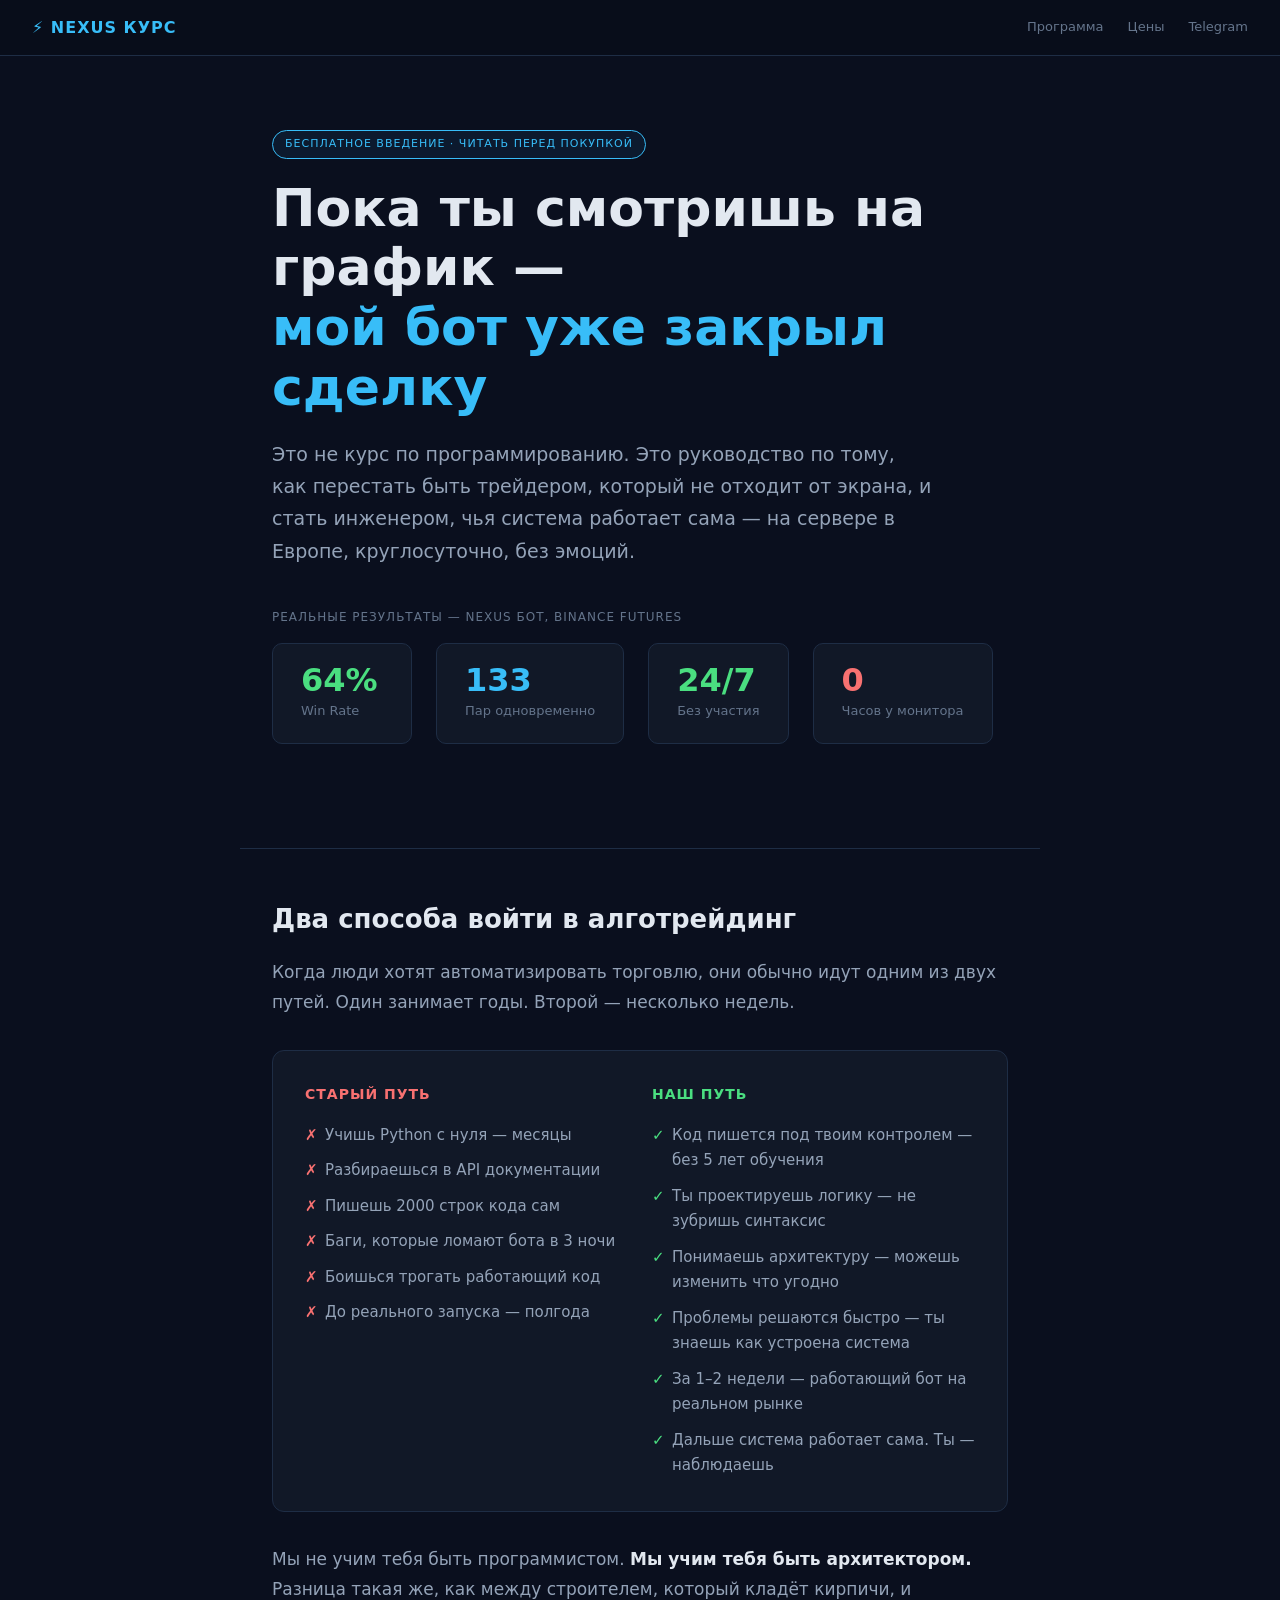
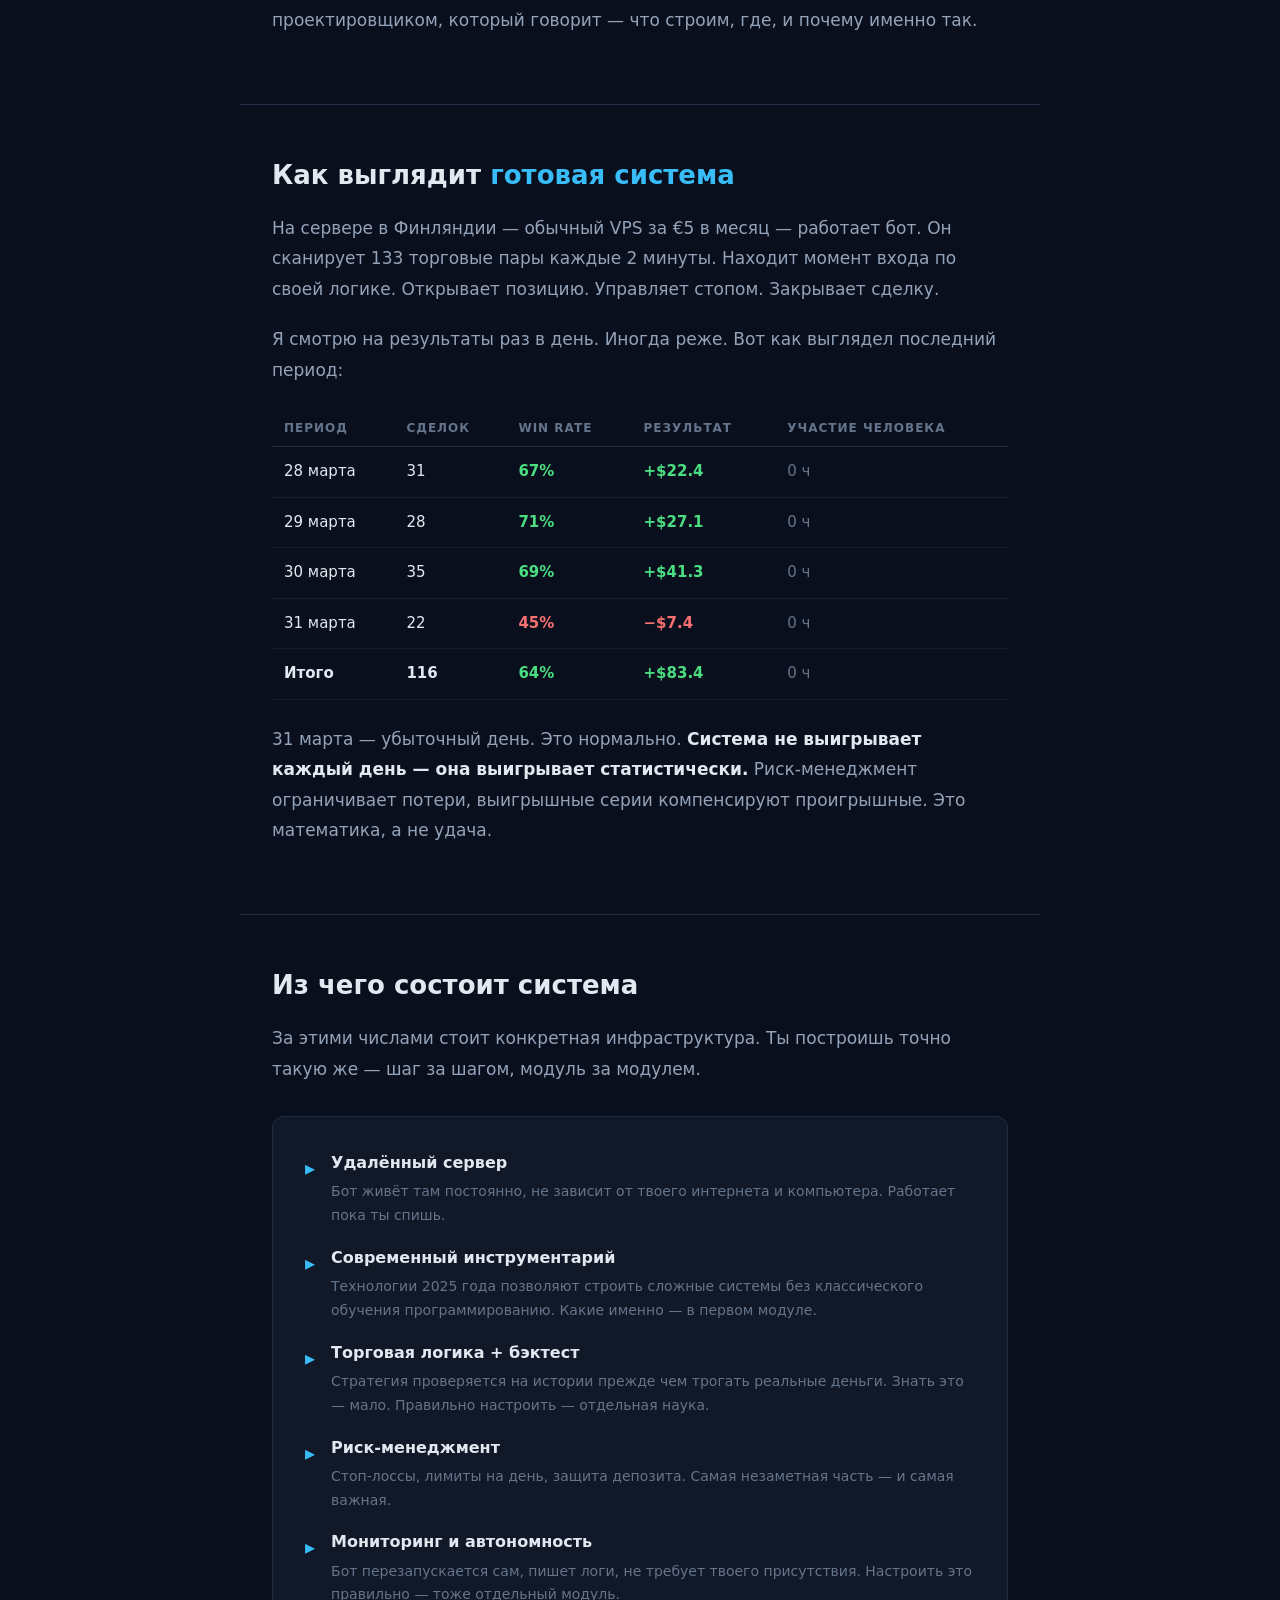
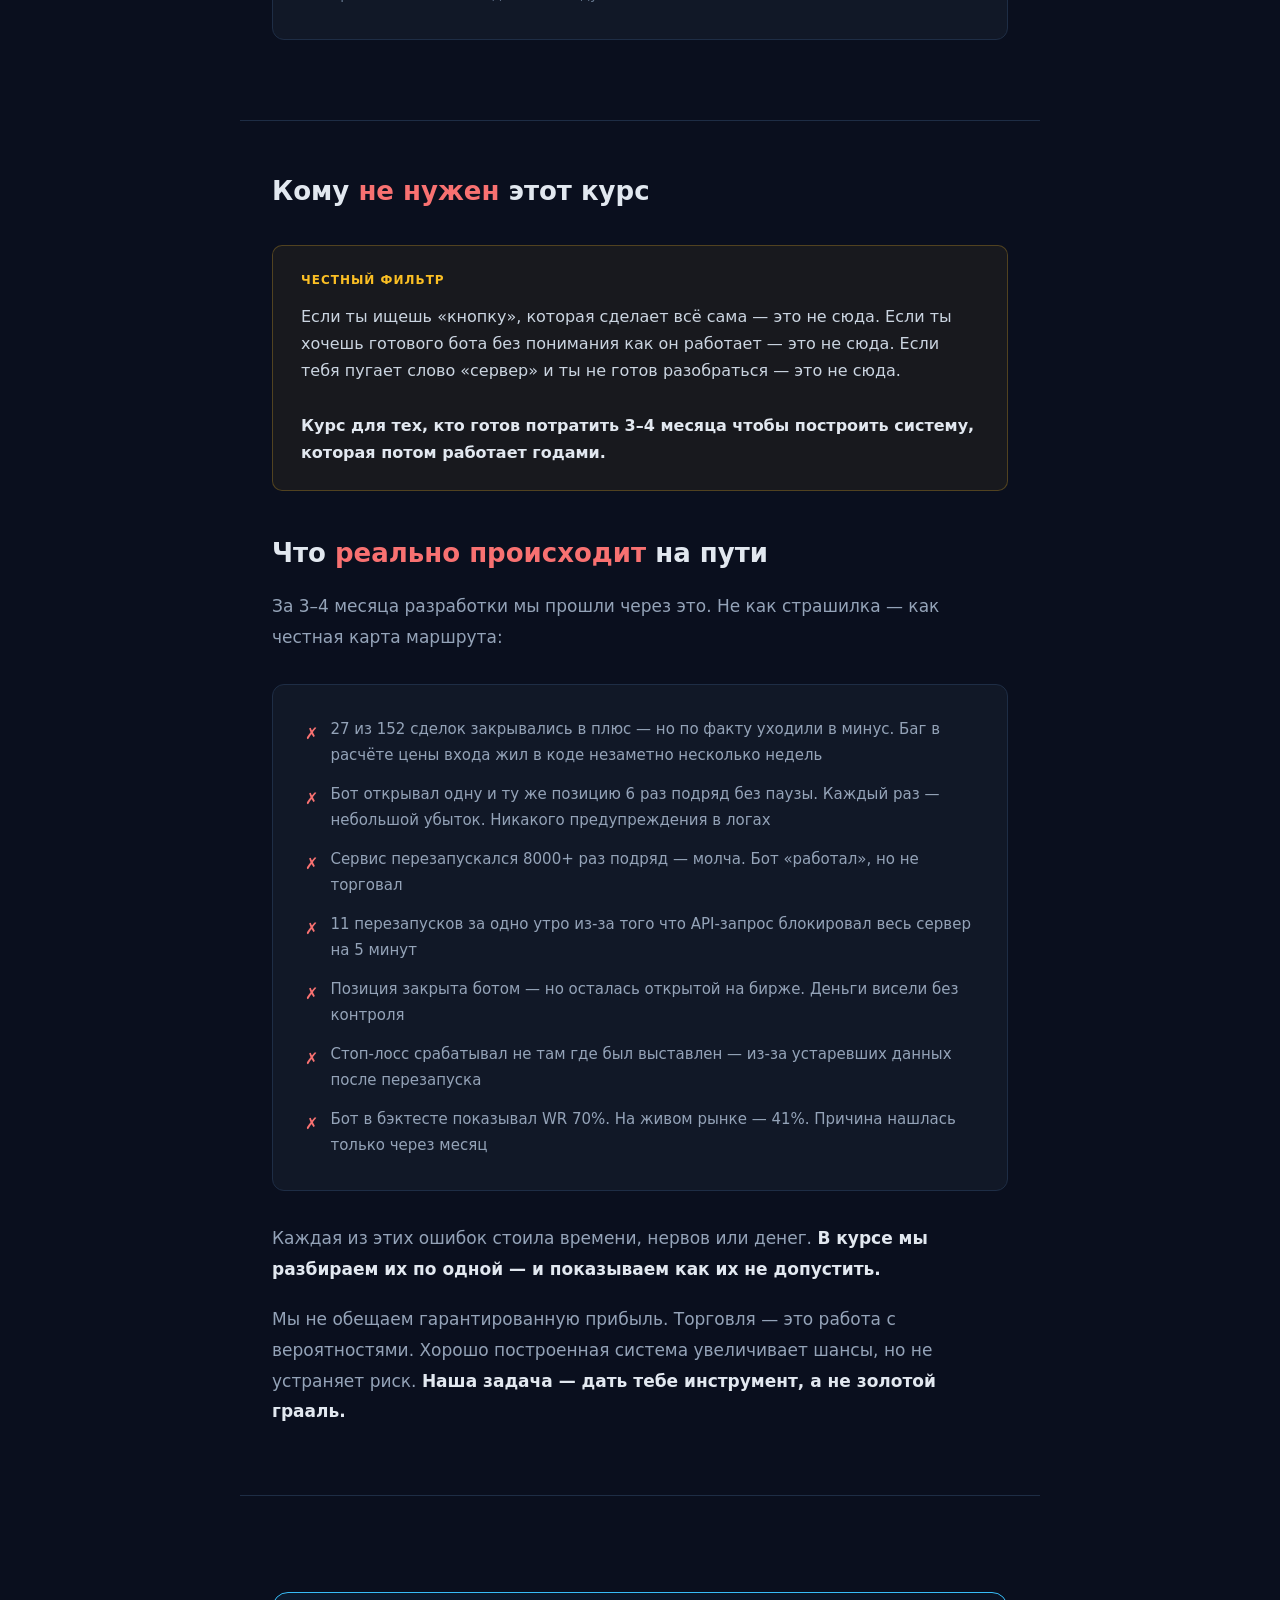
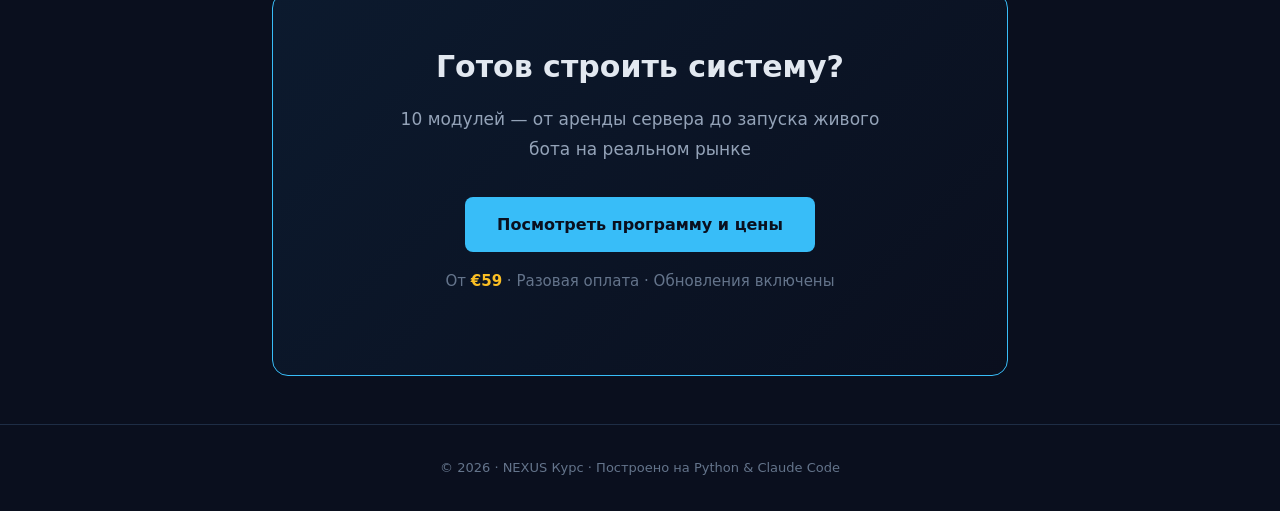
==== intro.html @ eff3e4e2 "intro: 1-2 weeks for student path" ====
<!DOCTYPE html>
<html lang="ru">
<head>
<meta charset="UTF-8">
<meta name="viewport" content="width=device-width, initial-scale=1.0">
<title>Введение — Инженер автономных систем</title>
<link rel="stylesheet" href="style.css">
<style>
.intro-hero { padding: 72px 32px 56px; max-width: 800px; margin: 0 auto; }
.intro-hero h1 { font-size: clamp(30px, 5vw, 52px); font-weight: 700; line-height: 1.15; margin-bottom: 20px; }
.intro-hero h1 span { color: var(--accent); }
.intro-hero .lead { font-size: 19px; color: #94a3b8; line-height: 1.7; max-width: 660px; margin-bottom: 40px; }

.stat-row { display: flex; gap: 24px; flex-wrap: wrap; margin-bottom: 48px; }
.stat-box { background: var(--card); border: 1px solid var(--border); border-radius: 10px; padding: 20px 28px; min-width: 140px; }
.stat-box .stat-val { font-size: 32px; font-weight: 700; color: var(--green); line-height: 1; margin-bottom: 4px; }
.stat-box .stat-val.red { color: var(--red); }
.stat-box .stat-val.blue { color: var(--accent); }
.stat-box .stat-label { font-size: 13px; color: var(--muted); }

.divider { max-width: 800px; margin: 0 auto 0; padding: 0 32px; border-top: 1px solid var(--border); }

.body-section { max-width: 800px; margin: 0 auto; padding: 48px 32px; }
.body-section h2 { font-size: 26px; font-weight: 700; margin-bottom: 16px; color: var(--text); }
.body-section h2 span { color: var(--accent); }
.body-section p { font-size: 17px; color: #94a3b8; line-height: 1.8; margin-bottom: 20px; }
.body-section p strong { color: var(--text); }

.contrast-block { background: var(--card); border: 1px solid var(--border); border-radius: 12px; padding: 32px; margin: 32px 0; }
.contrast-grid { display: grid; grid-template-columns: 1fr 1fr; gap: 24px; }
@media(max-width:600px){ .contrast-grid { grid-template-columns: 1fr; } }
.contrast-col h3 { font-size: 14px; font-weight: 700; text-transform: uppercase; letter-spacing: 1px; margin-bottom: 16px; }
.contrast-col.bad h3 { color: var(--red); }
.contrast-col.good h3 { color: var(--green); }
.contrast-col ul { list-style: none; display: flex; flex-direction: column; gap: 10px; }
.contrast-col ul li { font-size: 15px; color: #94a3b8; padding-left: 20px; position: relative; }
.contrast-col.bad ul li::before { content: '✗'; position: absolute; left: 0; color: var(--red); }
.contrast-col.good ul li::before { content: '✓'; position: absolute; left: 0; color: var(--green); }

.week-table { width: 100%; border-collapse: collapse; margin: 24px 0; }
.week-table th { text-align: left; font-size: 12px; color: var(--muted); text-transform: uppercase; letter-spacing: 1px; padding: 8px 12px; border-bottom: 1px solid var(--border); }
.week-table td { padding: 12px; font-size: 15px; border-bottom: 1px solid rgba(30,45,69,0.5); }
.week-table .pos { color: var(--green); font-weight: 600; }
.week-table .neg { color: var(--red); font-weight: 600; }
.week-table .neutral { color: var(--muted); }

.filter-box { background: rgba(251,191,36,0.06); border: 1px solid rgba(251,191,36,0.25); border-radius: 10px; padding: 24px 28px; margin: 32px 0; }
.filter-box .filter-label { font-size: 12px; color: var(--yellow); font-weight: 700; text-transform: uppercase; letter-spacing: 1px; margin-bottom: 12px; }
.filter-box p { font-size: 16px; color: #cbd5e1; margin: 0; line-height: 1.7; }

.cta-block { background: linear-gradient(135deg, #0c1a2e 0%, #0a0f1e 100%); border: 1px solid var(--accent); border-radius: 16px; padding: 48px 40px; text-align: center; margin: 48px 0 0; }
.cta-block h2 { font-size: 30px; font-weight: 700; margin-bottom: 12px; }
.cta-block p { font-size: 17px; color: #94a3b8; margin-bottom: 32px; max-width: 500px; margin-left: auto; margin-right: auto; }
.cta-block .price-hint { font-size: 15px; color: var(--muted); margin-top: 16px; }
.cta-block .price-hint strong { color: var(--yellow); }
</style>
</head>
<body>

<nav class="nav">
  <a href="index.html" class="nav-logo">⚡ NEXUS КУРС</a>
  <a href="https://157.180.45.96:464/#modules" class="nav-link">Программа</a>
  <a href="https://157.180.45.96:464/#pricing" class="nav-link">Цены</a>
  <a href="https://t.me/Alright_thanks" class="nav-link">Telegram</a>
</nav>

<!-- HERO -->
<div class="intro-hero">
  <div class="hero-badge">Бесплатное введение · Читать перед покупкой</div>
  <h1>Пока ты смотришь на график —<br><span>мой бот уже закрыл сделку</span></h1>
  <p class="lead">
    Это не курс по программированию. Это руководство по тому, как перестать быть трейдером,
    который не отходит от экрана, и стать инженером, чья система работает сама —
    на сервере в Европе, круглосуточно, без эмоций.
  </p>

  <!-- РЕАЛЬНАЯ СТАТИСТИКА NEXUS -->
  <div style="font-size:12px;color:var(--muted);text-transform:uppercase;letter-spacing:1px;margin-bottom:16px;">
    Реальные результаты — NEXUS бот, Binance Futures
  </div>
  <div class="stat-row">
    <div class="stat-box">
      <div class="stat-val">64%</div>
      <div class="stat-label">Win Rate</div>
    </div>
    <div class="stat-box">
      <div class="stat-val blue">133</div>
      <div class="stat-label">Пар одновременно</div>
    </div>
    <div class="stat-box">
      <div class="stat-val">24/7</div>
      <div class="stat-label">Без участия</div>
    </div>
    <div class="stat-box">
      <div class="stat-val red">0</div>
      <div class="stat-label">Часов у монитора</div>
    </div>
  </div>
</div>

<div class="divider"></div>

<!-- БЛОК 1: ДВА ПУТИ -->
<div class="body-section">
  <h2>Два способа войти в алготрейдинг</h2>
  <p>Когда люди хотят автоматизировать торговлю, они обычно идут одним из двух путей. Один занимает годы. Второй — несколько недель.</p>

  <div class="contrast-block">
    <div class="contrast-grid">
      <div class="contrast-col bad">
        <h3>Старый путь</h3>
        <ul>
          <li>Учишь Python с нуля — месяцы</li>
          <li>Разбираешься в API документации</li>
          <li>Пишешь 2000 строк кода сам</li>
          <li>Баги, которые ломают бота в 3 ночи</li>
          <li>Боишься трогать работающий код</li>
          <li>До реального запуска — полгода</li>
        </ul>
      </div>
      <div class="contrast-col good">
        <h3>Наш путь</h3>
        <ul>
          <li>Код пишется под твоим контролем — без 5 лет обучения</li>
          <li>Ты проектируешь логику — не зубришь синтаксис</li>
          <li>Понимаешь архитектуру — можешь изменить что угодно</li>
          <li>Проблемы решаются быстро — ты знаешь как устроена система</li>
          <li>За 1–2 недели — работающий бот на реальном рынке</li>
          <li>Дальше система работает сама. Ты — наблюдаешь</li>
        </ul>
      </div>
    </div>
  </div>

  <p>
    Мы не учим тебя быть программистом. <strong>Мы учим тебя быть архитектором.</strong>
    Разница такая же, как между строителем, который кладёт кирпичи, и проектировщиком,
    который говорит — что строим, где, и почему именно так.
  </p>
</div>

<div class="divider"></div>

<!-- БЛОК 2: КАК ВЫГЛЯДИТ СИСТЕМА -->
<div class="body-section">
  <h2>Как выглядит <span>готовая система</span></h2>
  <p>
    На сервере в Финляндии — обычный VPS за €5 в месяц — работает бот.
    Он сканирует 133 торговые пары каждые 2 минуты. Находит момент входа по своей логике.
    Открывает позицию. Управляет стопом. Закрывает сделку.
  </p>
  <p>
    Я смотрю на результаты раз в день. Иногда реже. Вот как выглядел последний период:
  </p>

  <table class="week-table">
    <thead>
      <tr>
        <th>Период</th>
        <th>Сделок</th>
        <th>Win Rate</th>
        <th>Результат</th>
        <th>Участие человека</th>
      </tr>
    </thead>
    <tbody>
      <tr>
        <td>28 марта</td>
        <td>31</td>
        <td class="pos">67%</td>
        <td class="pos">+$22.4</td>
        <td class="neutral">0 ч</td>
      </tr>
      <tr>
        <td>29 марта</td>
        <td>28</td>
        <td class="pos">71%</td>
        <td class="pos">+$27.1</td>
        <td class="neutral">0 ч</td>
      </tr>
      <tr>
        <td>30 марта</td>
        <td>35</td>
        <td class="pos">69%</td>
        <td class="pos">+$41.3</td>
        <td class="neutral">0 ч</td>
      </tr>
      <tr>
        <td>31 марта</td>
        <td>22</td>
        <td class="neg">45%</td>
        <td class="neg">−$7.4</td>
        <td class="neutral">0 ч</td>
      </tr>
      <tr>
        <td style="color:var(--text);font-weight:600;">Итого</td>
        <td style="font-weight:600;">116</td>
        <td class="pos" style="font-weight:600;">64%</td>
        <td class="pos" style="font-weight:600;">+$83.4</td>
        <td class="neutral">0 ч</td>
      </tr>
    </tbody>
  </table>

  <p>
    31 марта — убыточный день. Это нормально. <strong>Система не выигрывает каждый день —
    она выигрывает статистически.</strong> Риск-менеджмент ограничивает потери,
    выигрышные серии компенсируют проигрышные. Это математика, а не удача.
  </p>
</div>

<div class="divider"></div>

<!-- БЛОК 3: ЧТО ВНУТРИ СИСТЕМЫ -->
<div class="body-section">
  <h2>Из чего состоит система</h2>
  <p>
    За этими числами стоит конкретная инфраструктура. Ты построишь точно такую же —
    шаг за шагом, модуль за модулем.
  </p>

  <div class="contrast-block">
    <ul style="list-style:none;display:flex;flex-direction:column;gap:16px;">
      <li style="display:flex;gap:16px;align-items:flex-start;">
        <span style="color:var(--accent);font-size:20px;margin-top:2px;">▸</span>
        <div>
          <strong style="color:var(--text);font-size:16px;">Удалённый сервер</strong>
          <div style="font-size:14px;color:var(--muted);margin-top:4px;">Бот живёт там постоянно, не зависит от твоего интернета и компьютера. Работает пока ты спишь.</div>
        </div>
      </li>
      <li style="display:flex;gap:16px;align-items:flex-start;">
        <span style="color:var(--accent);font-size:20px;margin-top:2px;">▸</span>
        <div>
          <strong style="color:var(--text);font-size:16px;">Современный инструментарий</strong>
          <div style="font-size:14px;color:var(--muted);margin-top:4px;">Технологии 2025 года позволяют строить сложные системы без классического обучения программированию. Какие именно — в первом модуле.</div>
        </div>
      </li>
      <li style="display:flex;gap:16px;align-items:flex-start;">
        <span style="color:var(--accent);font-size:20px;margin-top:2px;">▸</span>
        <div>
          <strong style="color:var(--text);font-size:16px;">Торговая логика + бэктест</strong>
          <div style="font-size:14px;color:var(--muted);margin-top:4px;">Стратегия проверяется на истории прежде чем трогать реальные деньги. Знать это — мало. Правильно настроить — отдельная наука.</div>
        </div>
      </li>
      <li style="display:flex;gap:16px;align-items:flex-start;">
        <span style="color:var(--accent);font-size:20px;margin-top:2px;">▸</span>
        <div>
          <strong style="color:var(--text);font-size:16px;">Риск-менеджмент</strong>
          <div style="font-size:14px;color:var(--muted);margin-top:4px;">Стоп-лоссы, лимиты на день, защита депозита. Самая незаметная часть — и самая важная.</div>
        </div>
      </li>
      <li style="display:flex;gap:16px;align-items:flex-start;">
        <span style="color:var(--accent);font-size:20px;margin-top:2px;">▸</span>
        <div>
          <strong style="color:var(--text);font-size:16px;">Мониторинг и автономность</strong>
          <div style="font-size:14px;color:var(--muted);margin-top:4px;">Бот перезапускается сам, пишет логи, не требует твоего присутствия. Настроить это правильно — тоже отдельный модуль.</div>
        </div>
      </li>
    </ul>
  </div>
</div>

<div class="divider"></div>

<!-- БЛОК 4: ДЛЯ КОГО НЕ ПОДХОДИТ -->
<div class="body-section">
  <h2>Кому <span style="color:var(--red);">не нужен</span> этот курс</h2>

  <div class="filter-box">
    <div class="filter-label">Честный фильтр</div>
    <p>
      Если ты ищешь «кнопку», которая сделает всё сама — это не сюда.
      Если ты хочешь готового бота без понимания как он работает — это не сюда.
      Если тебя пугает слово «сервер» и ты не готов разобраться — это не сюда.<br><br>
      <strong style="color:var(--text);">Курс для тех, кто готов потратить 3–4 месяца чтобы построить систему,
      которая потом работает годами.</strong>
    </p>
  </div>

  <h2 style="margin-top:40px;">Что <span style="color:var(--red);">реально происходит</span> на пути</h2>
  <p>За 3–4 месяца разработки мы прошли через это. Не как страшилка — как честная карта маршрута:</p>

  <div class="contrast-block">
    <ul style="list-style:none;display:flex;flex-direction:column;gap:14px;">
      <li style="display:flex;gap:12px;align-items:flex-start;">
        <span style="color:var(--red);font-size:16px;margin-top:3px;">✗</span>
        <span style="font-size:15px;color:#94a3b8;">27 из 152 сделок закрывались в плюс — но по факту уходили в минус. Баг в расчёте цены входа жил в коде незаметно несколько недель</span>
      </li>
      <li style="display:flex;gap:12px;align-items:flex-start;">
        <span style="color:var(--red);font-size:16px;margin-top:3px;">✗</span>
        <span style="font-size:15px;color:#94a3b8;">Бот открывал одну и ту же позицию 6 раз подряд без паузы. Каждый раз — небольшой убыток. Никакого предупреждения в логах</span>
      </li>
      <li style="display:flex;gap:12px;align-items:flex-start;">
        <span style="color:var(--red);font-size:16px;margin-top:3px;">✗</span>
        <span style="font-size:15px;color:#94a3b8;">Сервис перезапускался 8000+ раз подряд — молча. Бот «работал», но не торговал</span>
      </li>
      <li style="display:flex;gap:12px;align-items:flex-start;">
        <span style="color:var(--red);font-size:16px;margin-top:3px;">✗</span>
        <span style="font-size:15px;color:#94a3b8;">11 перезапусков за одно утро из-за того что API-запрос блокировал весь сервер на 5 минут</span>
      </li>
      <li style="display:flex;gap:12px;align-items:flex-start;">
        <span style="color:var(--red);font-size:16px;margin-top:3px;">✗</span>
        <span style="font-size:15px;color:#94a3b8;">Позиция закрыта ботом — но осталась открытой на бирже. Деньги висели без контроля</span>
      </li>
      <li style="display:flex;gap:12px;align-items:flex-start;">
        <span style="color:var(--red);font-size:16px;margin-top:3px;">✗</span>
        <span style="font-size:15px;color:#94a3b8;">Стоп-лосс срабатывал не там где был выставлен — из-за устаревших данных после перезапуска</span>
      </li>
      <li style="display:flex;gap:12px;align-items:flex-start;">
        <span style="color:var(--red);font-size:16px;margin-top:3px;">✗</span>
        <span style="font-size:15px;color:#94a3b8;">Бот в бэктесте показывал WR 70%. На живом рынке — 41%. Причина нашлась только через месяц</span>
      </li>
    </ul>
  </div>

  <p>
    Каждая из этих ошибок стоила времени, нервов или денег.
    <strong>В курсе мы разбираем их по одной — и показываем как их не допустить.</strong>
  </p>

  <p>
    Мы не обещаем гарантированную прибыль. Торговля — это работа с вероятностями.
    Хорошо построенная система увеличивает шансы, но не устраняет риск.
    <strong>Наша задача — дать тебе инструмент, а не золотой грааль.</strong>
  </p>
</div>

<div class="divider"></div>

<!-- CTA -->
<div class="body-section">
  <div class="cta-block">
    <h2>Готов строить систему?</h2>
    <p>10 модулей — от аренды сервера до запуска живого бота на реальном рынке</p>
    <div class="btn-group" style="justify-content:center;">
      <a href="https://157.180.45.96:464/#pricing" class="btn btn-primary" style="font-size:16px;padding:14px 32px;">Посмотреть программу и цены</a>
    </div>
    <p class="price-hint">От <strong>€59</strong> · Разовая оплата · Обновления включены</p>
  </div>
</div>

<footer>© 2026 · NEXUS Курс · Построено на Python & Claude Code</footer>

</body>
</html>
---- style.css ----
* { margin: 0; padding: 0; box-sizing: border-box; }
:root {
  --bg: #0a0f1e;
  --card: #111827;
  --border: #1e2d45;
  --accent: #38bdf8;
  --green: #4ade80;
  --yellow: #fbbf24;
  --red: #f87171;
  --text: #e2e8f0;
  --muted: #64748b;
}
body { background: var(--bg); color: var(--text); font-family: 'Segoe UI', system-ui, sans-serif; line-height: 1.7; }

/* NAV */
.nav { background: #080d1a; border-bottom: 1px solid var(--border); padding: 0 32px; display: flex; align-items: center; gap: 24px; height: 56px; position: sticky; top: 0; z-index: 100; }
.nav-logo { font-size: 16px; font-weight: 700; color: var(--accent); letter-spacing: 1px; text-decoration: none; margin-right: auto; }
.nav-link { font-size: 13px; color: var(--muted); text-decoration: none; transition: color .2s; }
.nav-link:hover, .nav-link.active { color: var(--text); }

/* HERO */
.hero { padding: 64px 32px 48px; max-width: 900px; margin: 0 auto; }
.hero-badge { display: inline-block; background: #0c1a2e; border: 1px solid var(--accent); color: var(--accent); font-size: 11px; padding: 4px 12px; border-radius: 20px; margin-bottom: 20px; letter-spacing: 1px; text-transform: uppercase; }
.hero h1 { font-size: clamp(28px, 4vw, 48px); font-weight: 700; line-height: 1.2; margin-bottom: 16px; }
.hero h1 span { color: var(--accent); }
.hero p { font-size: 17px; color: #94a3b8; max-width: 640px; margin-bottom: 32px; }
.hero-result { background: rgba(56,189,248,0.07); border-left: 3px solid var(--accent); padding: 14px 20px; border-radius: 4px; font-size: 16px; color: var(--text); margin-bottom: 32px; max-width: 640px; }

/* BUTTONS */
.btn { display: inline-flex; align-items: center; gap: 8px; padding: 12px 24px; border-radius: 8px; font-weight: 600; font-size: 15px; text-decoration: none; transition: opacity .2s; }
.btn-primary { background: var(--accent); color: #0a0f1e; }
.btn-yellow { background: var(--yellow); color: #0a0f1e; }
.btn-outline { background: transparent; border: 1px solid var(--border); color: var(--text); }
.btn:hover { opacity: .85; }
.btn-group { display: flex; gap: 12px; flex-wrap: wrap; }

/* MODULES GRID */
.modules-grid { display: grid; grid-template-columns: repeat(auto-fit, minmax(260px, 1fr)); gap: 16px; max-width: 1100px; margin: 0 auto; padding: 0 32px 64px; }
.module-card { background: var(--card); border: 1px solid var(--border); border-radius: 12px; padding: 24px; text-decoration: none; color: var(--text); transition: border-color .2s, transform .2s; display: block; }
.module-card:hover { border-color: var(--accent); transform: translateY(-2px); }
.module-card.locked { opacity: .5; pointer-events: none; }
.module-num { font-size: 11px; color: var(--accent); letter-spacing: 2px; text-transform: uppercase; margin-bottom: 8px; }
.module-title { font-size: 17px; font-weight: 700; margin-bottom: 8px; }
.module-desc { font-size: 13px; color: var(--muted); margin-bottom: 16px; }
.module-lessons { display: flex; gap: 8px; flex-wrap: wrap; }
.lesson-tag { font-size: 11px; background: #0c1a2e; border: 1px solid var(--border); color: #94a3b8; padding: 3px 10px; border-radius: 4px; }

/* PRICING */
.pricing { max-width: 900px; margin: 0 auto; padding: 0 32px 64px; }
.pricing h2 { font-size: 28px; font-weight: 700; margin-bottom: 8px; }
.pricing-sub { color: var(--muted); margin-bottom: 32px; font-size: 15px; }
.plans { display: grid; grid-template-columns: repeat(auto-fit, minmax(220px, 1fr)); gap: 16px; }
.plan { background: var(--card); border: 1px solid var(--border); border-radius: 12px; padding: 28px; }
.plan.featured { border-color: var(--accent); position: relative; }
.plan-badge { position: absolute; top: -12px; left: 50%; transform: translateX(-50%); background: var(--accent); color: #0a0f1e; font-size: 11px; font-weight: 700; padding: 3px 12px; border-radius: 20px; white-space: nowrap; }
.plan-name { font-size: 13px; color: var(--muted); text-transform: uppercase; letter-spacing: 1px; margin-bottom: 8px; }
.plan-price { font-size: 36px; font-weight: 700; color: var(--yellow); margin-bottom: 4px; }
.plan-period { font-size: 13px; color: var(--muted); margin-bottom: 20px; }
.plan-features { list-style: none; display: flex; flex-direction: column; gap: 8px; margin-bottom: 24px; }
.plan-features li { font-size: 14px; color: #94a3b8; padding-left: 20px; position: relative; }
.plan-features li::before { content: '✓'; position: absolute; left: 0; color: var(--green); font-weight: 700; }

/* SECTION */
.section { max-width: 1100px; margin: 0 auto; padding: 48px 32px; }
.section-label { font-size: 12px; color: var(--accent); text-transform: uppercase; letter-spacing: 2px; margin-bottom: 8px; }
.section-h2 { font-size: clamp(20px, 3vw, 32px); font-weight: 700; margin-bottom: 32px; }

/* LESSON PAGE */
.lesson-wrap { max-width: 760px; margin: 0 auto; padding: 48px 32px; }
.lesson-header { margin-bottom: 40px; padding-bottom: 24px; border-bottom: 1px solid var(--border); }
.lesson-module { font-size: 12px; color: var(--accent); text-transform: uppercase; letter-spacing: 2px; margin-bottom: 8px; }
.lesson-title { font-size: clamp(22px, 3vw, 36px); font-weight: 700; margin-bottom: 12px; }
.lesson-meta { display: flex; gap: 16px; font-size: 13px; color: var(--muted); }
.lesson-body h2 { font-size: 22px; font-weight: 700; margin: 36px 0 16px; color: var(--text); }
.lesson-body h3 { font-size: 17px; font-weight: 600; margin: 28px 0 12px; color: var(--accent); }
.lesson-body p { font-size: 16px; color: #cbd5e1; margin-bottom: 16px; }
.lesson-body ul, .lesson-body ol { margin: 0 0 16px 24px; }
.lesson-body li { font-size: 16px; color: #cbd5e1; margin-bottom: 8px; }
.lesson-body strong { color: var(--text); }
.code-block { background: #0c1a2e; border: 1px solid var(--border); border-radius: 8px; padding: 20px; margin: 20px 0; font-family: 'Courier New', monospace; font-size: 14px; color: #93c5fd; overflow-x: auto; white-space: pre; line-height: 1.6; }
.code-block .comment { color: var(--muted); }
.code-block .string { color: #86efac; }
.code-block .keyword { color: #f0abfc; }
.tip-box { background: rgba(56,189,248,0.07); border: 1px solid rgba(56,189,248,0.3); border-radius: 8px; padding: 16px 20px; margin: 20px 0; }
.tip-box .tip-label { font-size: 12px; color: var(--accent); font-weight: 700; text-transform: uppercase; letter-spacing: 1px; margin-bottom: 6px; }
.tip-box p { font-size: 15px; color: #cbd5e1; margin: 0; }
.warn-box { background: rgba(251,191,36,0.07); border: 1px solid rgba(251,191,36,0.3); border-radius: 8px; padding: 16px 20px; margin: 20px 0; }
.warn-box .tip-label { font-size: 12px; color: var(--yellow); font-weight: 700; text-transform: uppercase; letter-spacing: 1px; margin-bottom: 6px; }
.warn-box p { font-size: 15px; color: #cbd5e1; margin: 0; }
.lesson-img { width: 100%; border-radius: 8px; border: 1px solid var(--border); margin: 20px 0; }
.lesson-nav { display: flex; justify-content: space-between; margin-top: 48px; padding-top: 24px; border-top: 1px solid var(--border); flex-wrap: wrap; gap: 12px; }

/* PROGRESS BAR */
.progress-wrap { background: var(--border); border-radius: 4px; height: 4px; margin-bottom: 6px; }
.progress-bar { height: 4px; border-radius: 4px; background: var(--accent); }

footer { text-align: center; padding: 32px; color: var(--muted); font-size: 13px; border-top: 1px solid var(--border); }
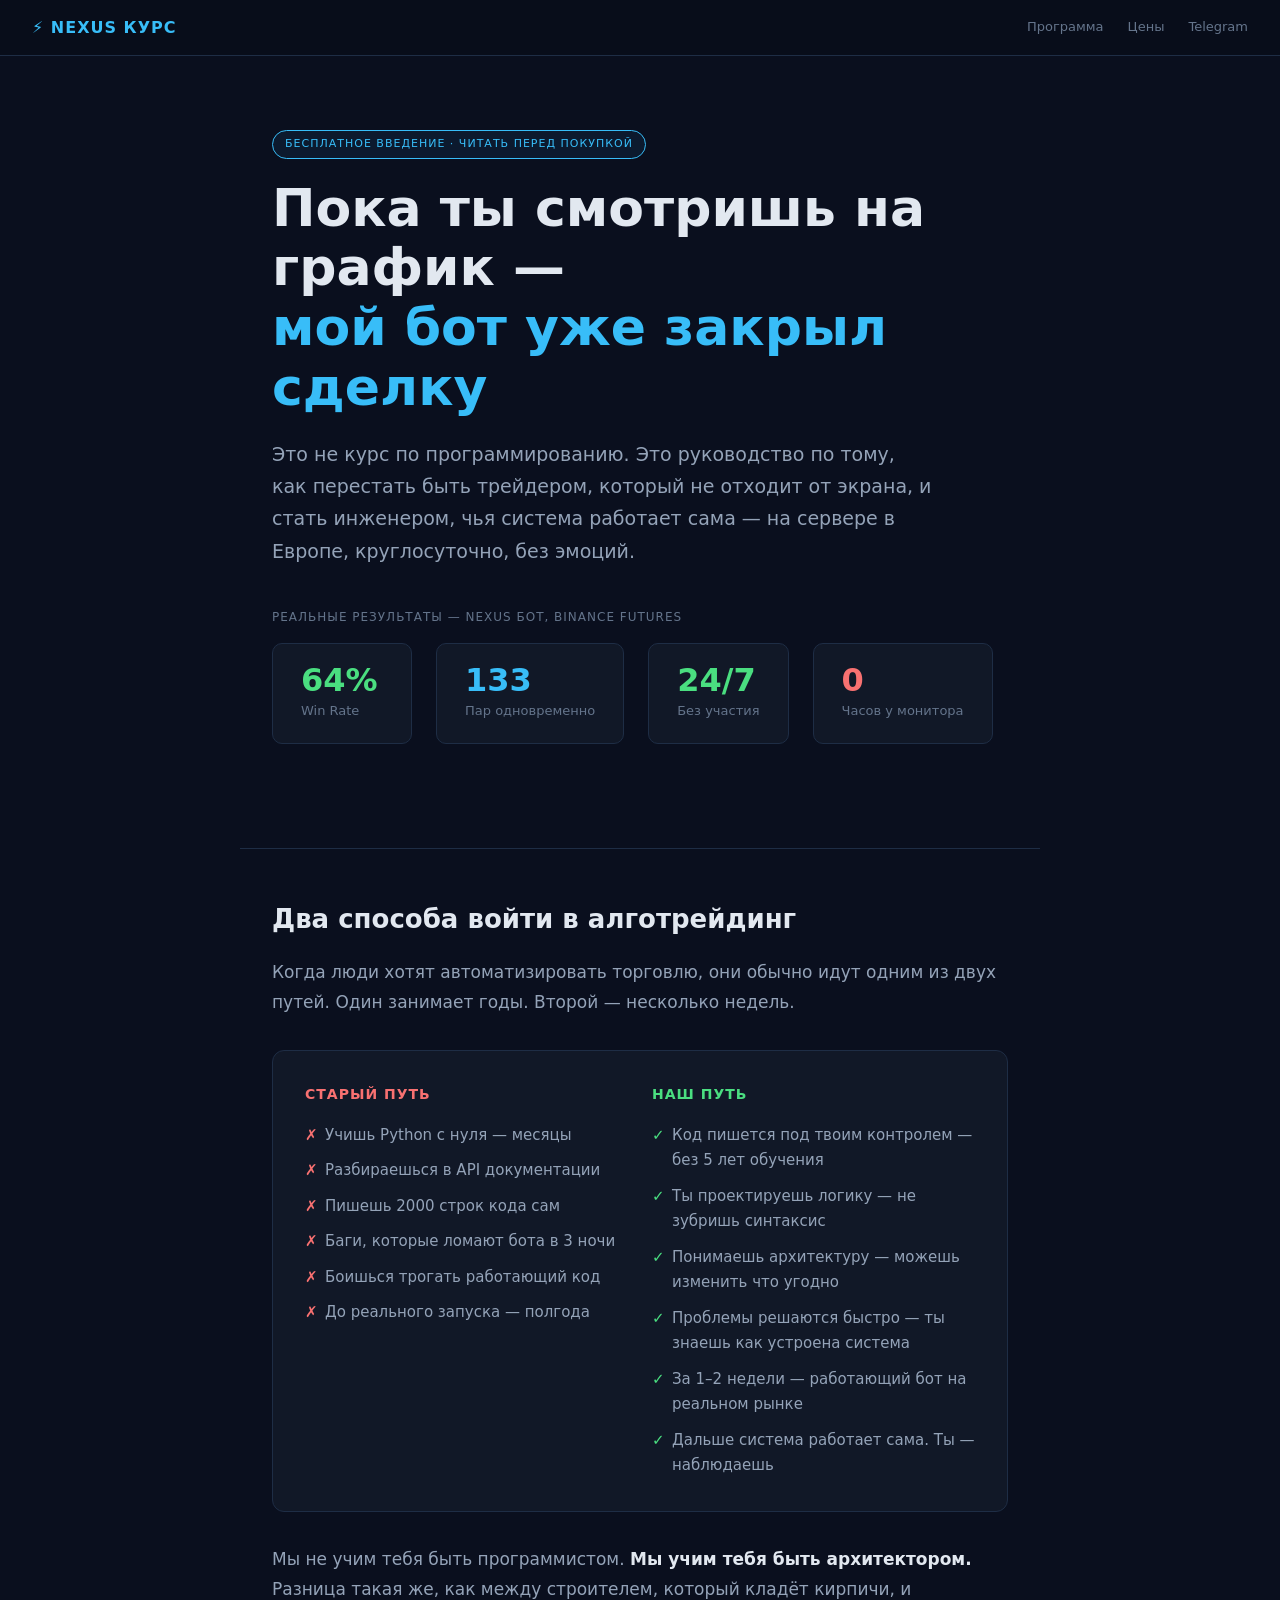
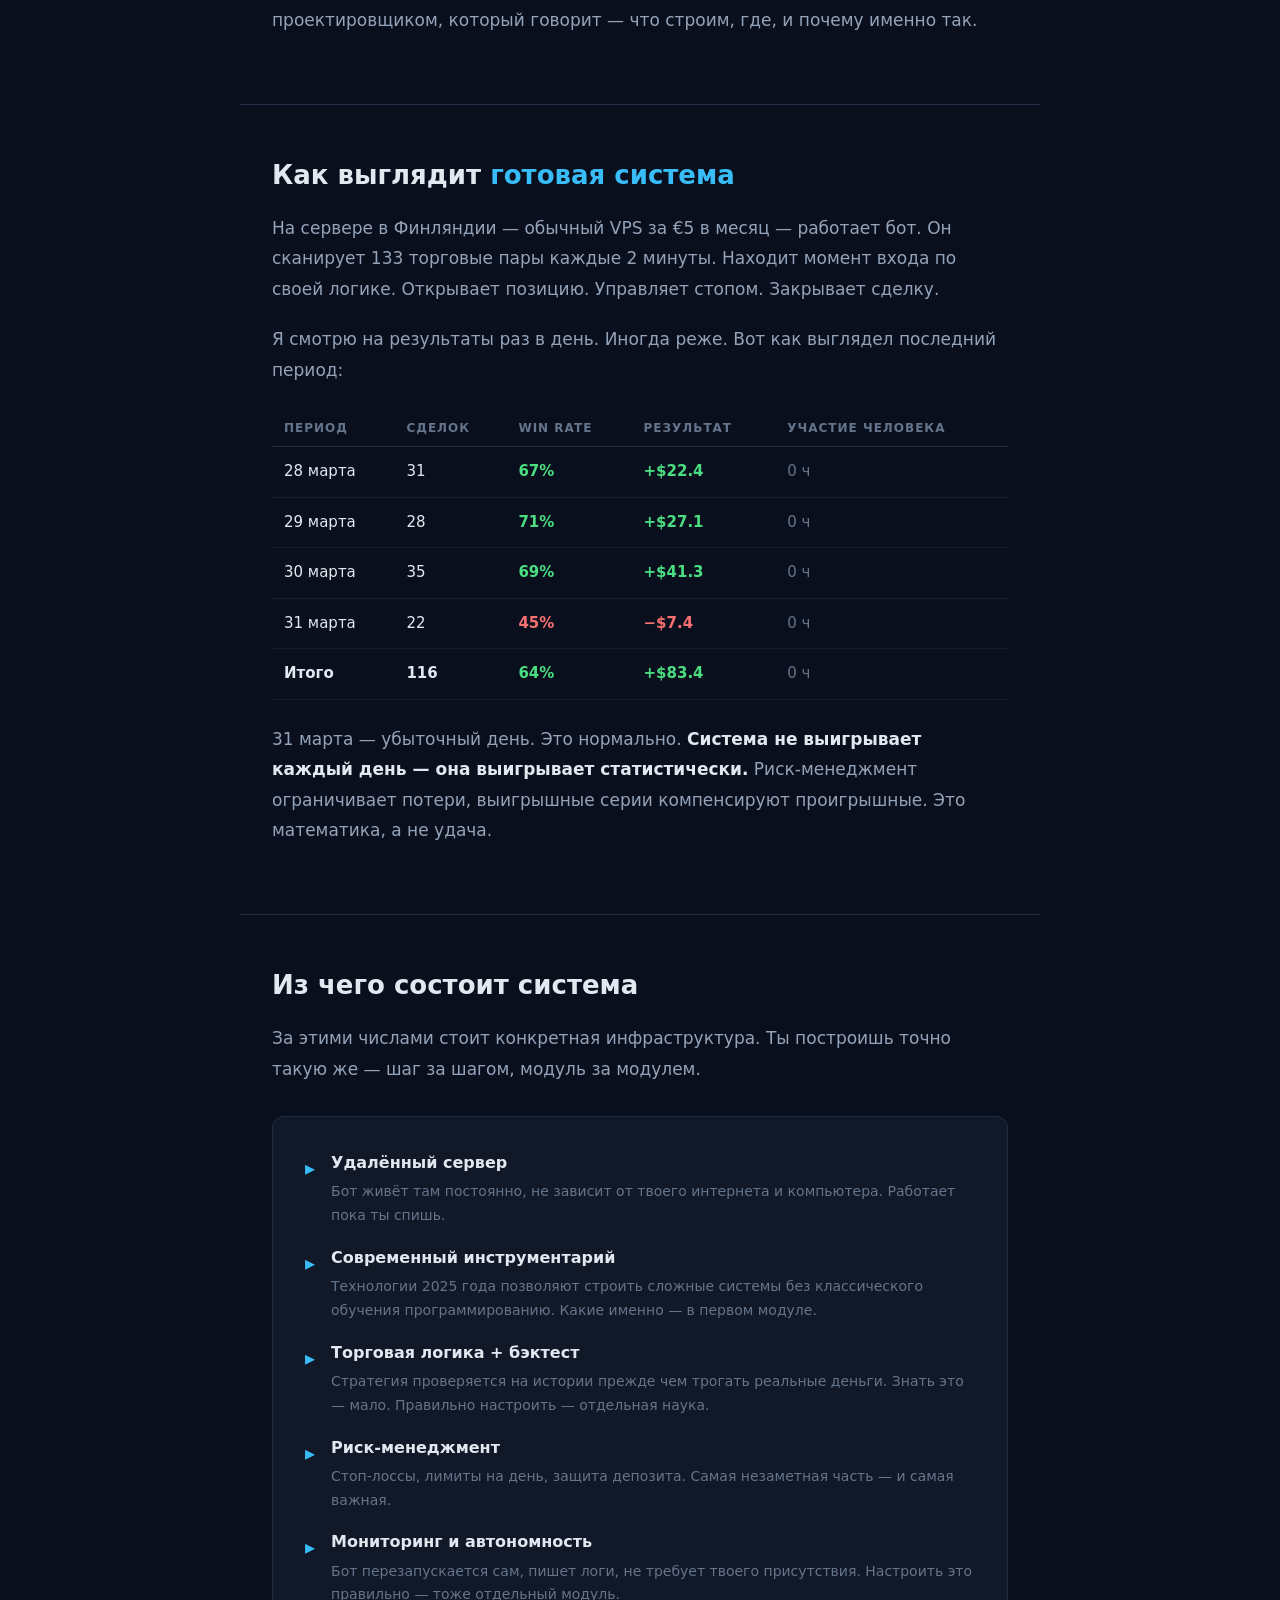
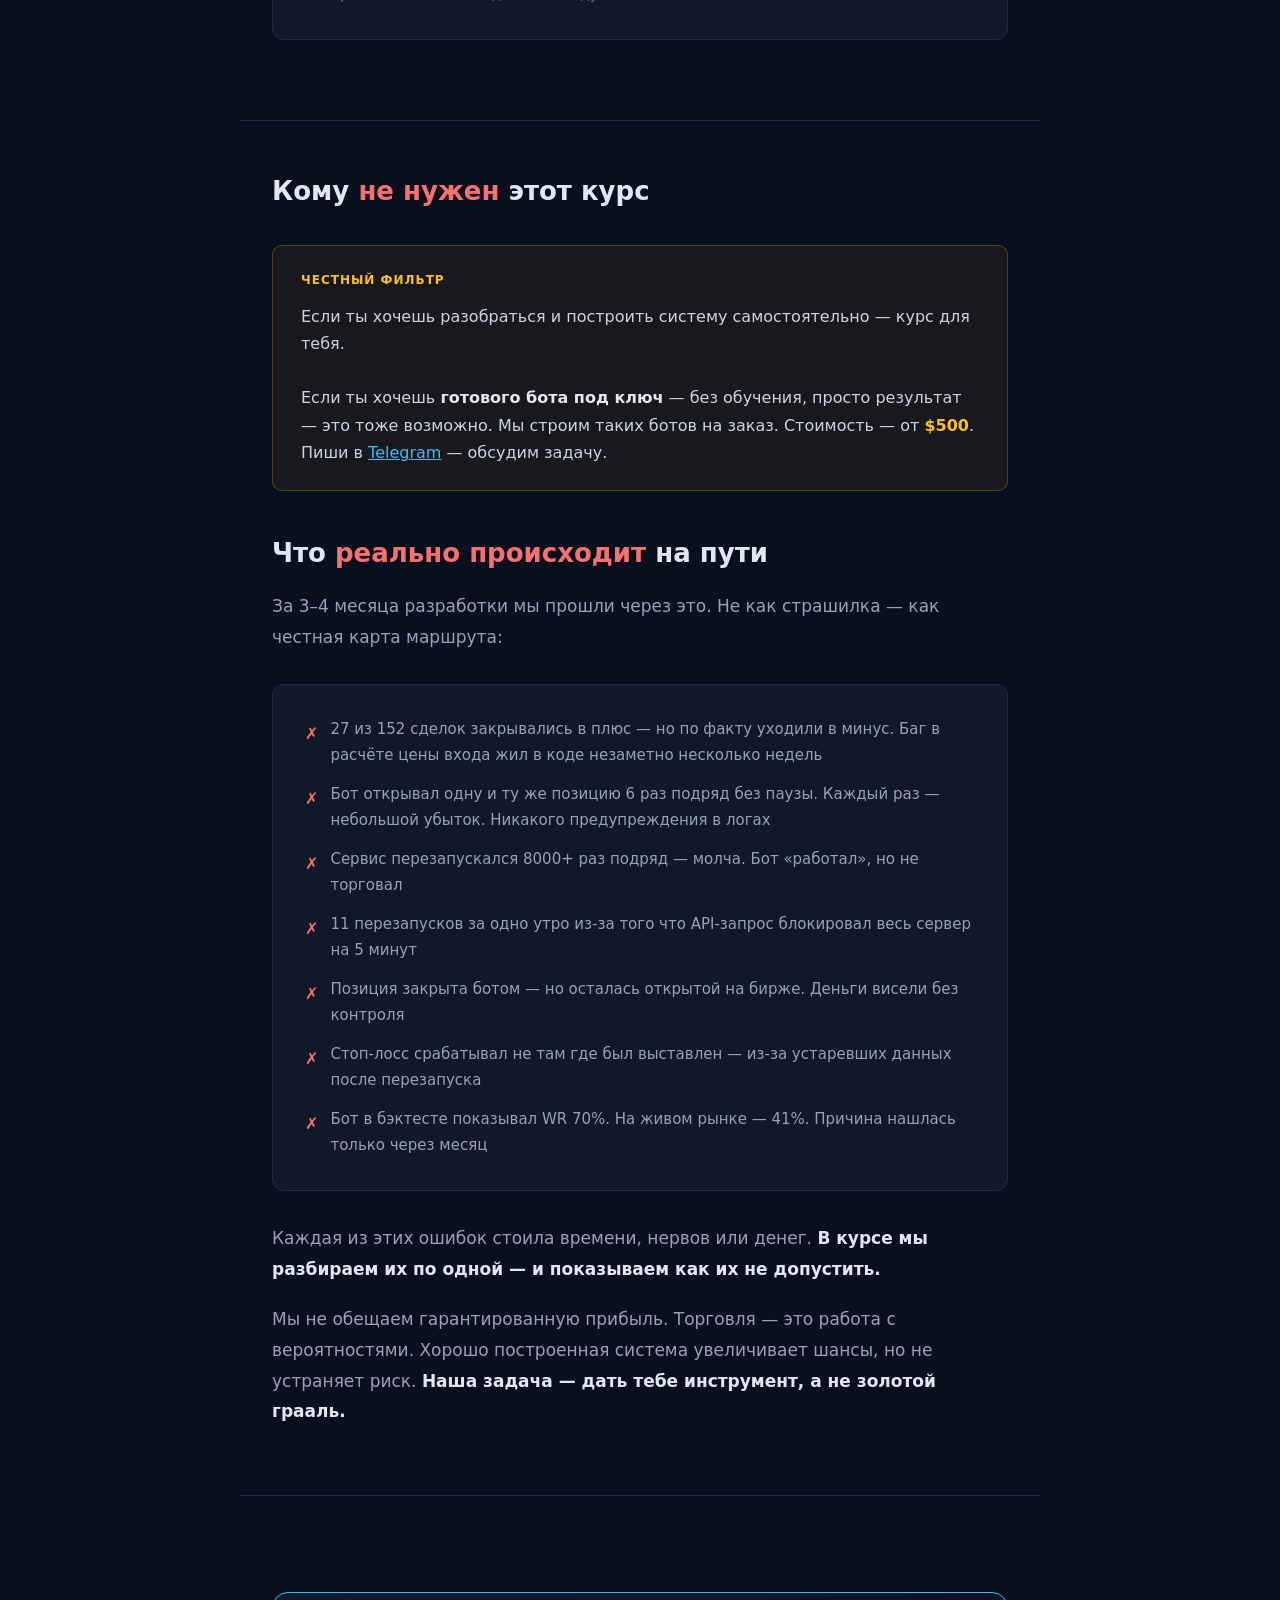
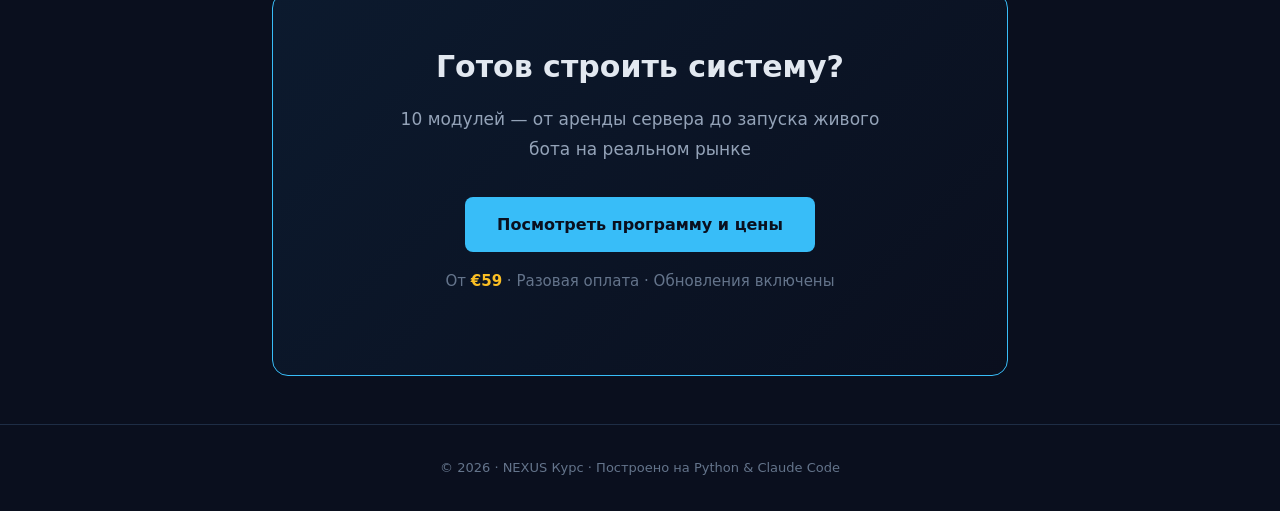
==== commit beeee5ab: "intro: add custom bot order option from $500" ====
--- a/intro.html
+++ b/intro.html
@@ -269,11 +269,10 @@
   <div class="filter-box">
     <div class="filter-label">Честный фильтр</div>
     <p>
-      Если ты ищешь «кнопку», которая сделает всё сама — это не сюда.
-      Если ты хочешь готового бота без понимания как он работает — это не сюда.
-      Если тебя пугает слово «сервер» и ты не готов разобраться — это не сюда.<br><br>
-      <strong style="color:var(--text);">Курс для тех, кто готов потратить 3–4 месяца чтобы построить систему,
-      которая потом работает годами.</strong>
+      Если ты хочешь разобраться и построить систему самостоятельно — курс для тебя.<br><br>
+      Если ты хочешь <strong style="color:var(--text);">готового бота под ключ</strong> — без обучения, просто результат —
+      это тоже возможно. Мы строим таких ботов на заказ. Стоимость — от <strong style="color:var(--yellow);">$500</strong>.
+      Пиши в <a href="https://t.me/Alright_thanks" style="color:var(--accent);">Telegram</a> — обсудим задачу.
     </p>
   </div>
 
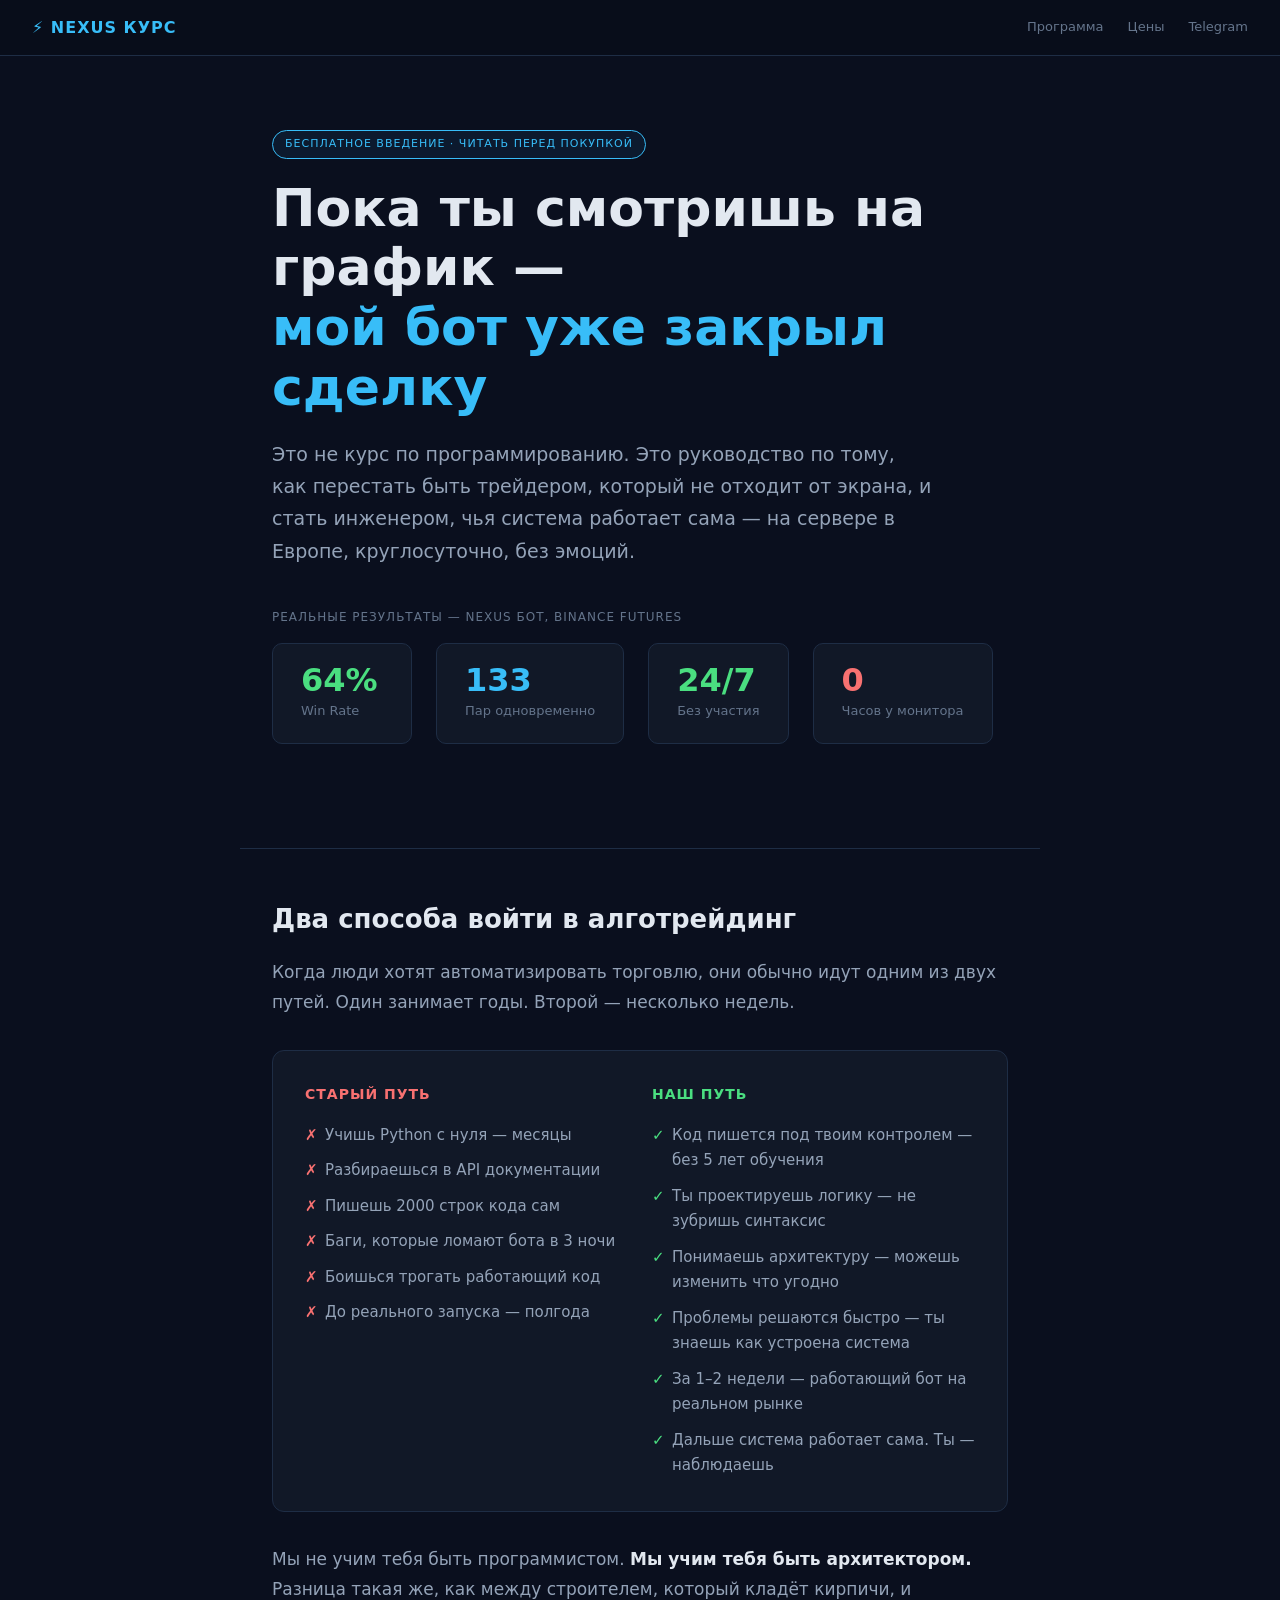
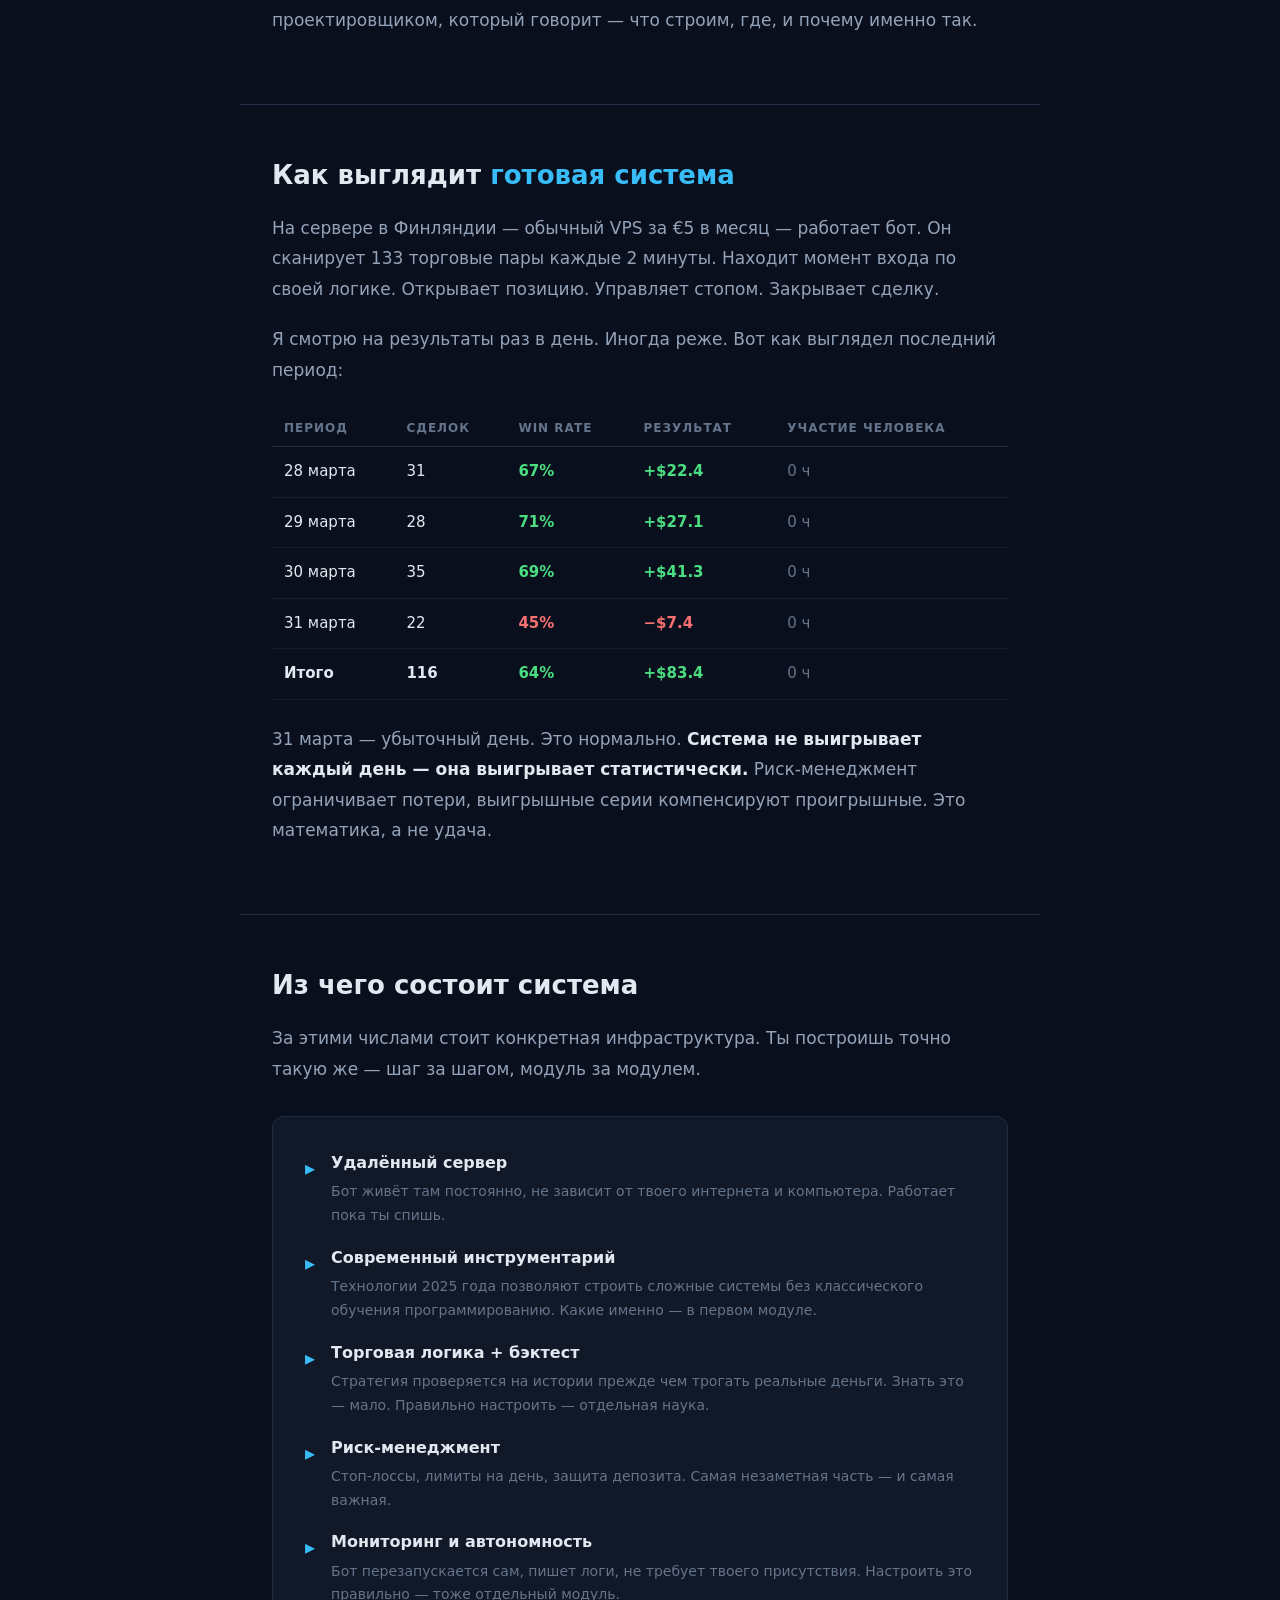
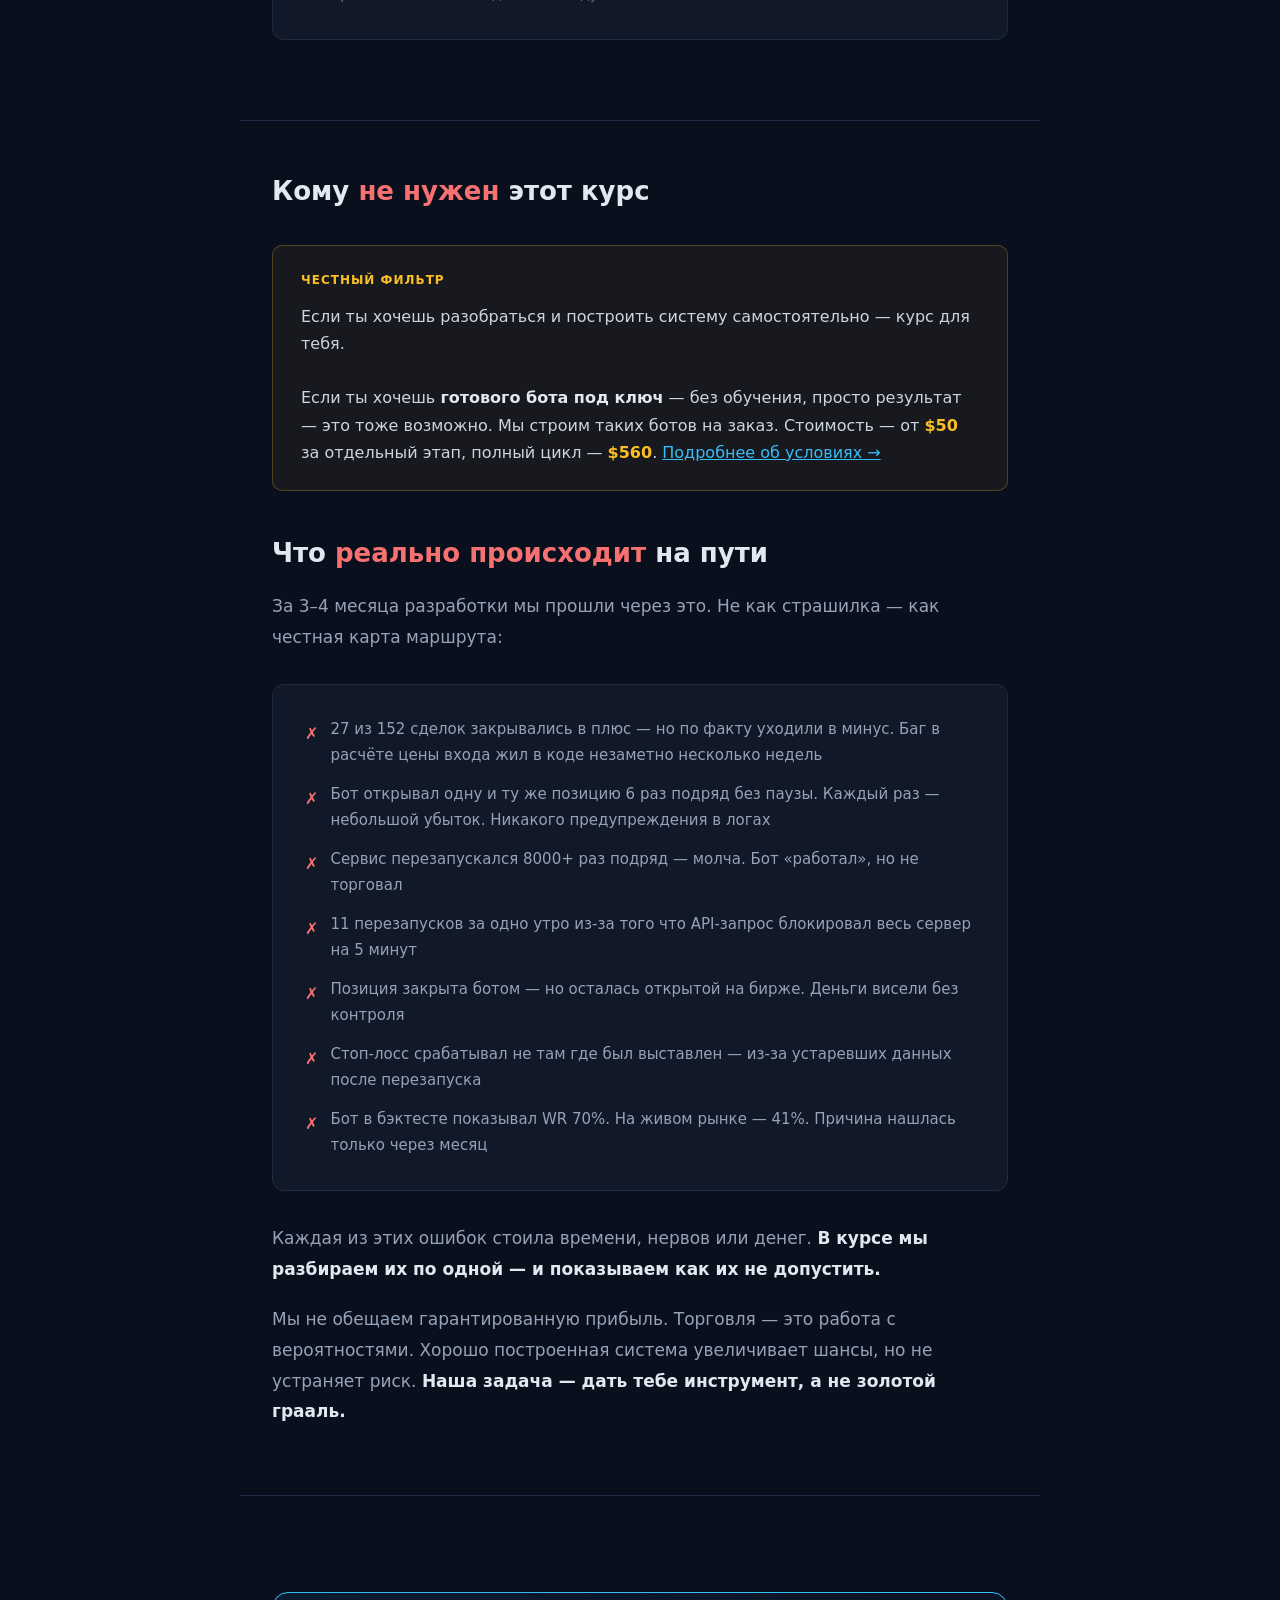
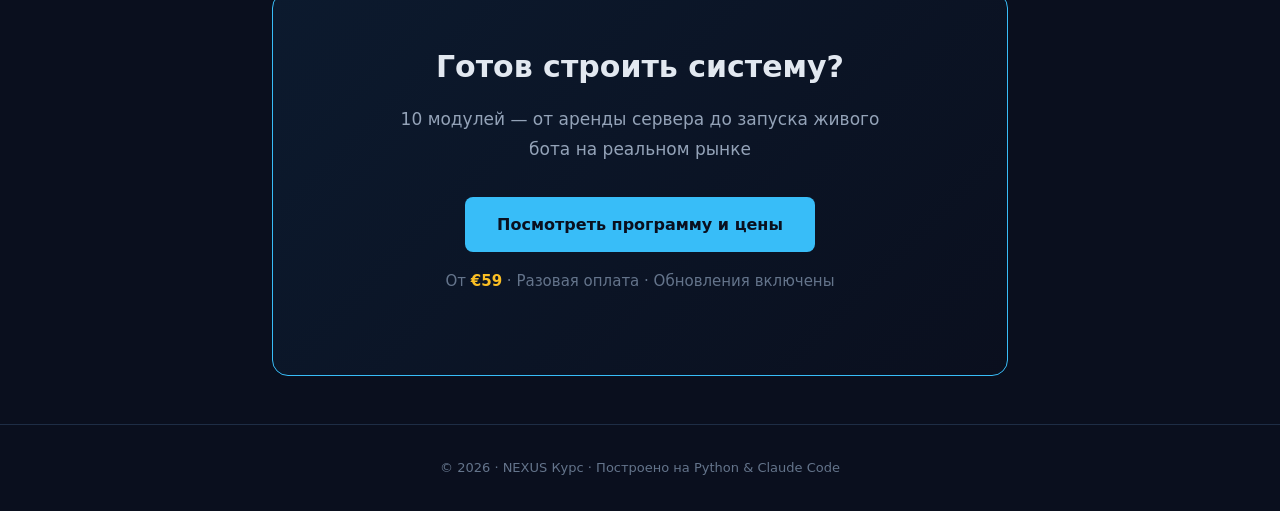
==== commit 69ebd037: "add order.html: custom bot dev pricing, 6 stages up to $560" ====
--- a/intro.html
+++ b/intro.html
@@ -271,8 +271,8 @@
     <p>
       Если ты хочешь разобраться и построить систему самостоятельно — курс для тебя.<br><br>
       Если ты хочешь <strong style="color:var(--text);">готового бота под ключ</strong> — без обучения, просто результат —
-      это тоже возможно. Мы строим таких ботов на заказ. Стоимость — от <strong style="color:var(--yellow);">$500</strong>.
-      Пиши в <a href="https://t.me/Alright_thanks" style="color:var(--accent);">Telegram</a> — обсудим задачу.
+      это тоже возможно. Мы строим таких ботов на заказ. Стоимость — от <strong style="color:var(--yellow);">$50</strong> за отдельный этап, полный цикл — <strong style="color:var(--yellow);">$560</strong>.
+      <a href="order.html" style="color:var(--accent);">Подробнее об условиях →</a>
     </p>
   </div>
 
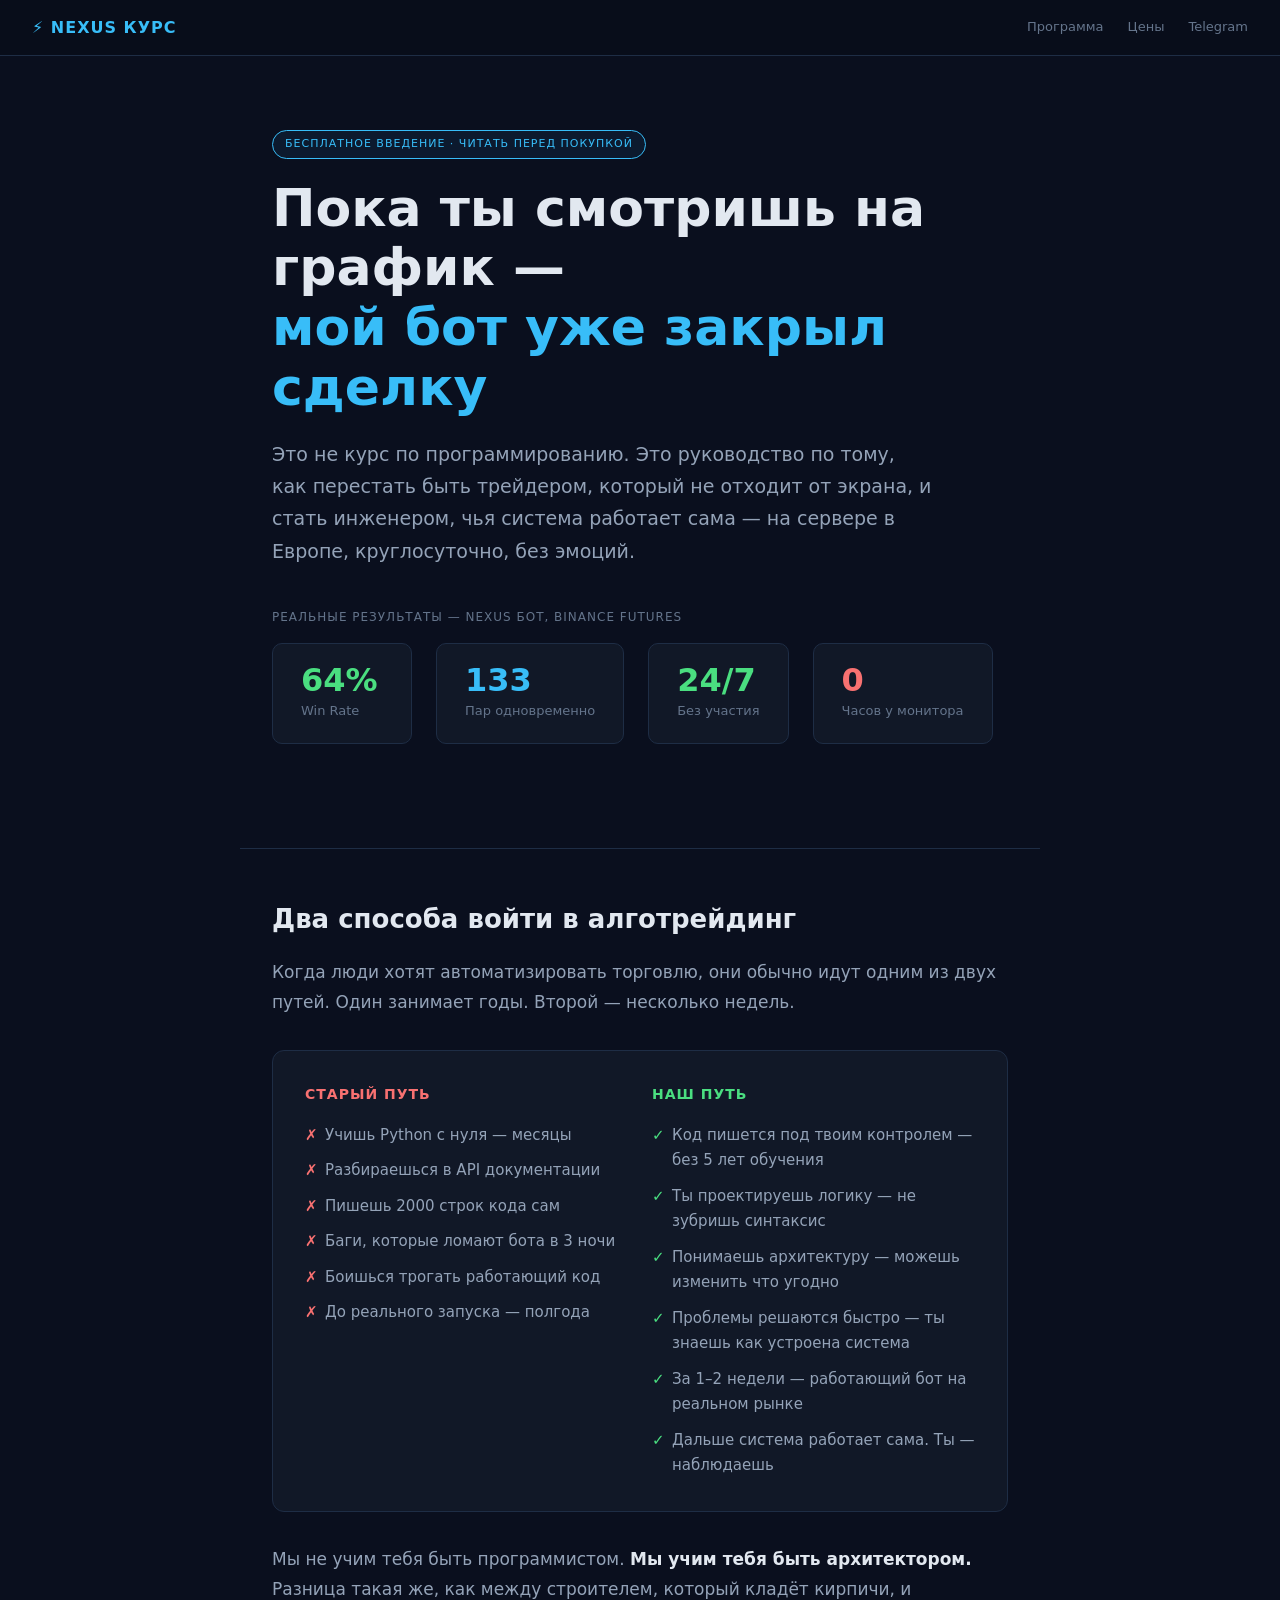
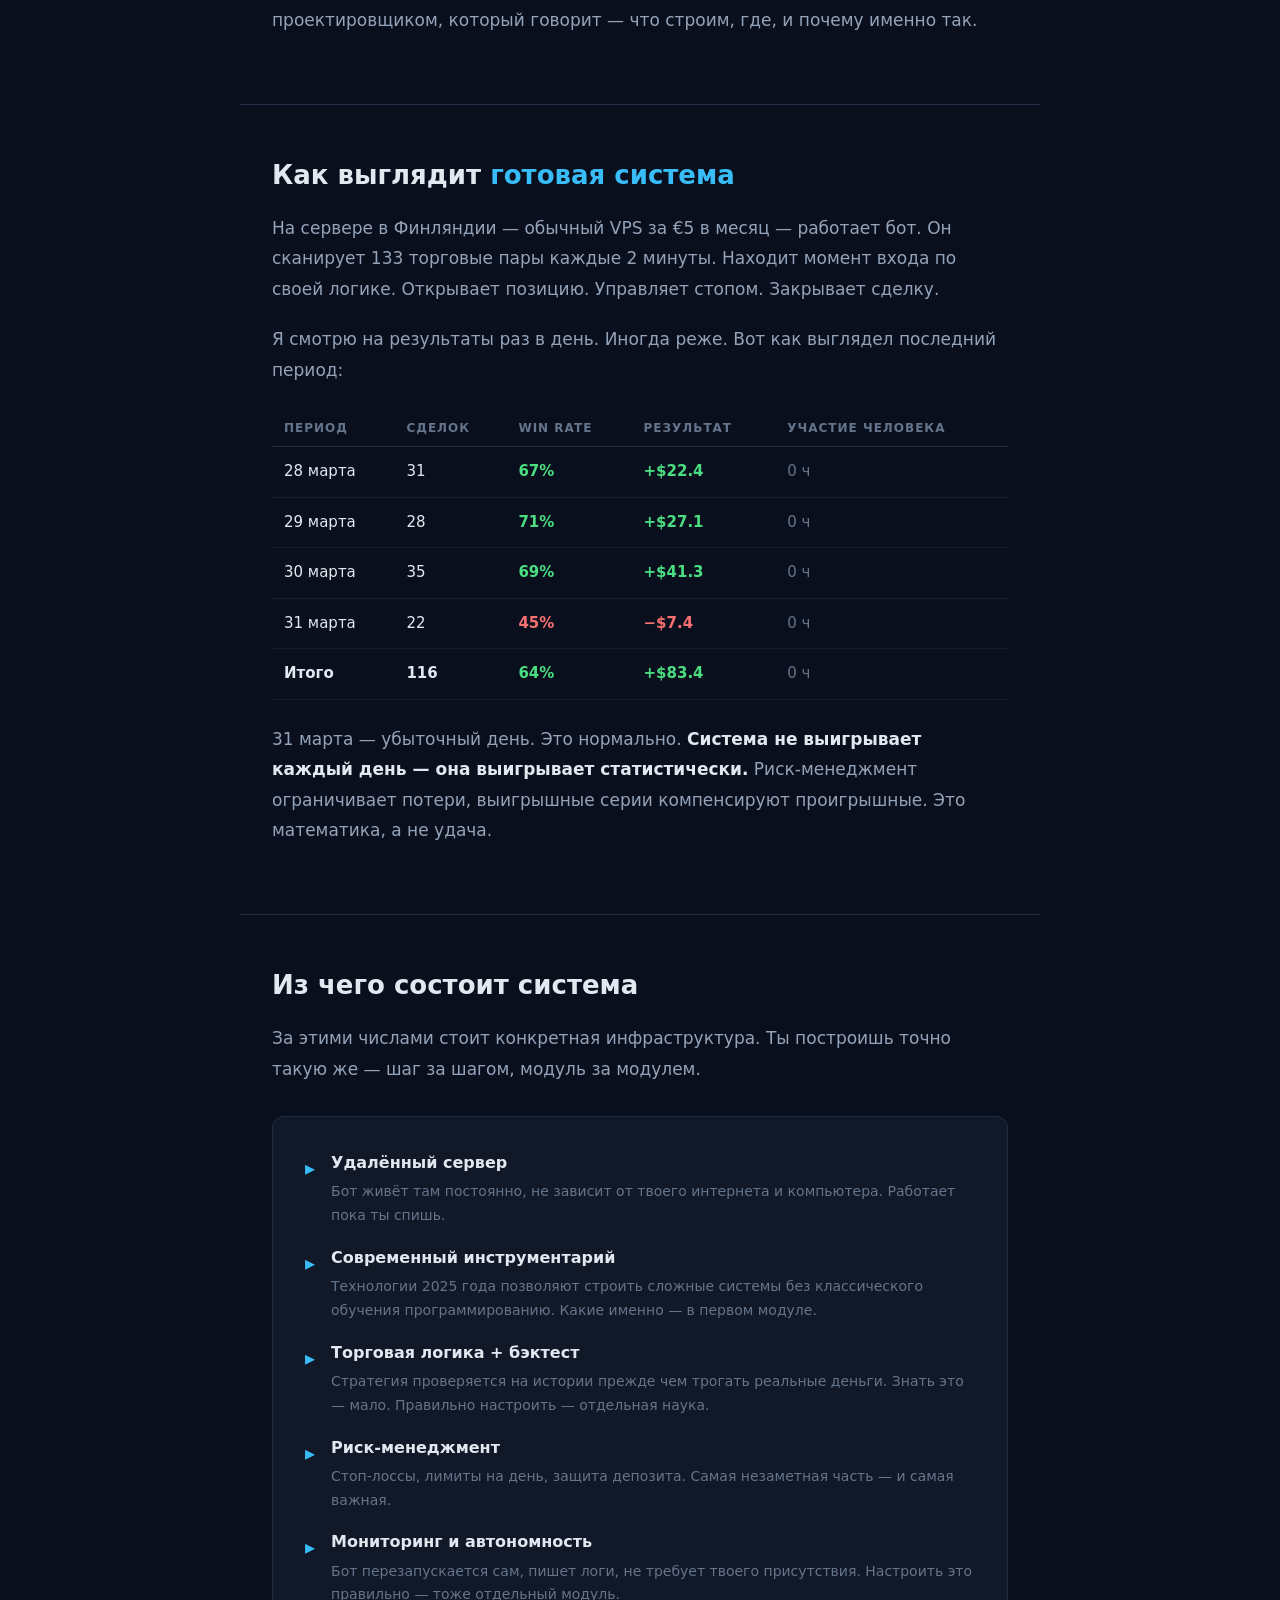
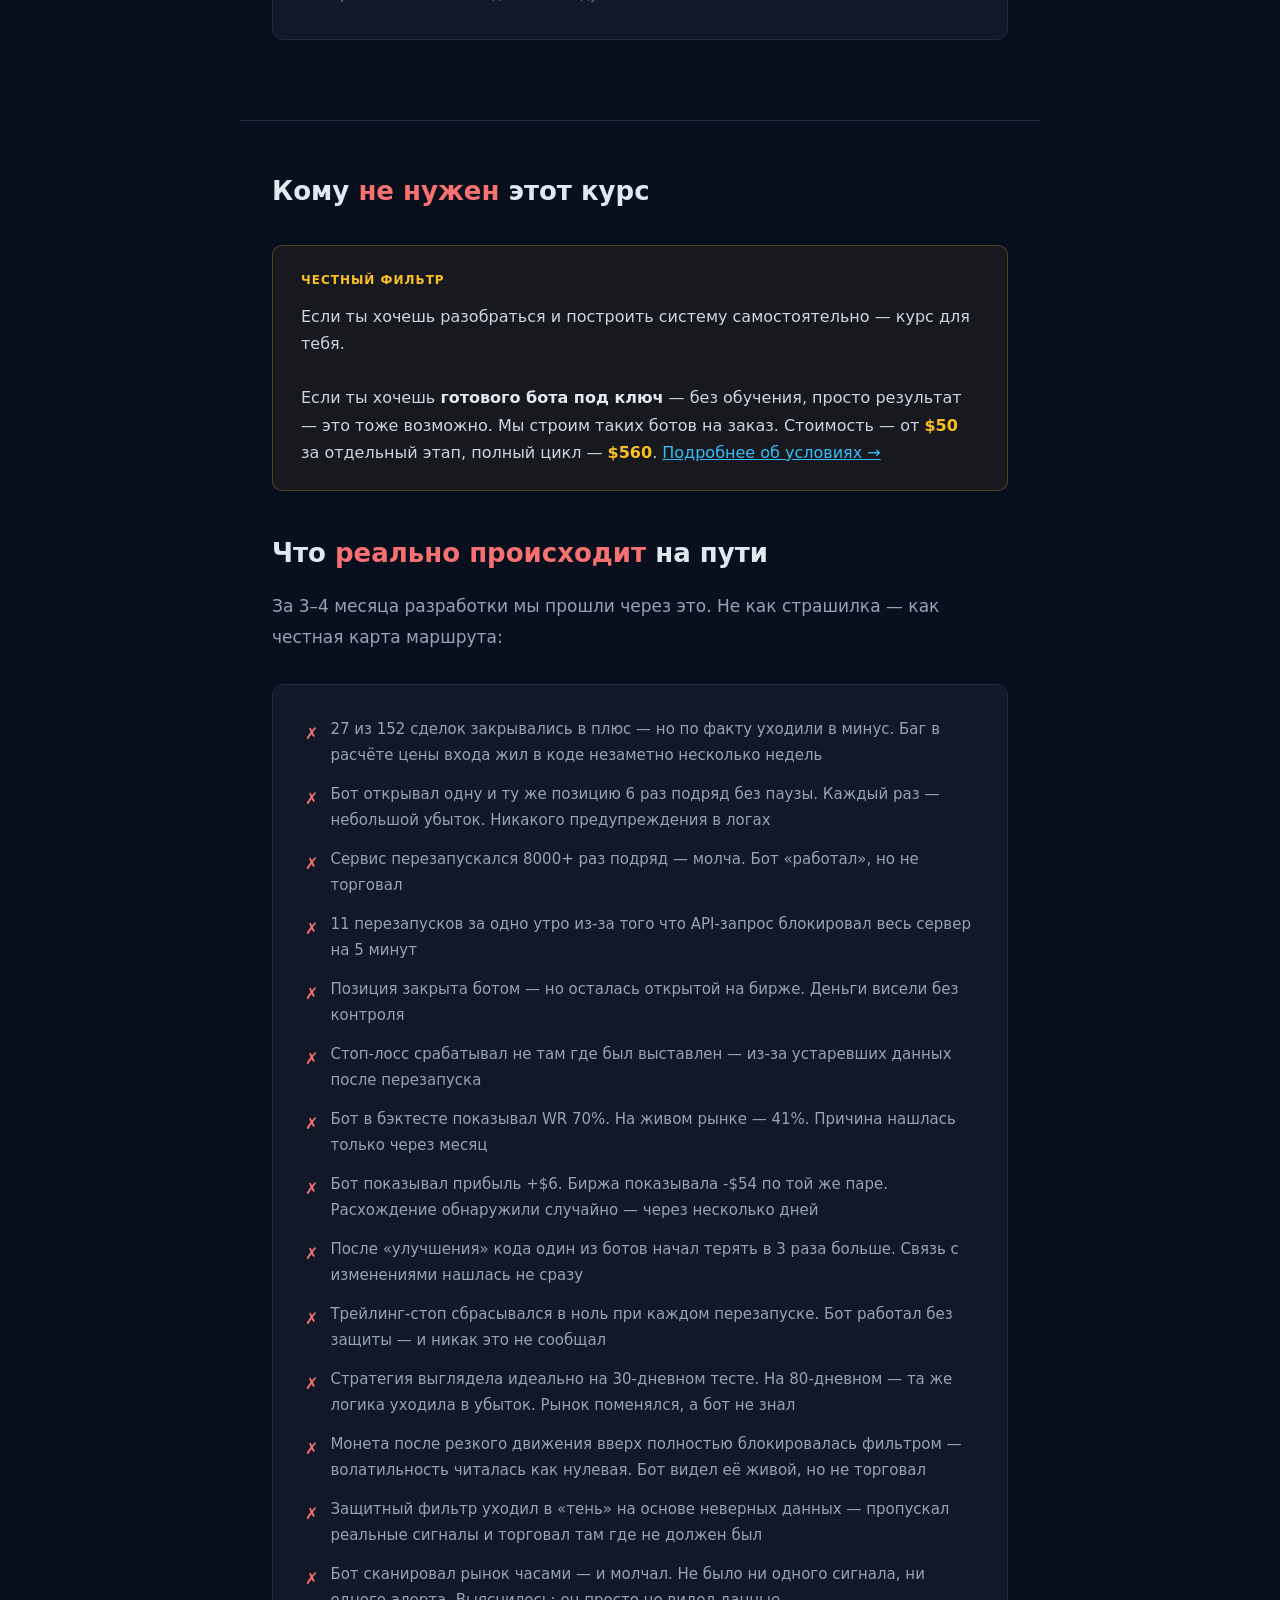
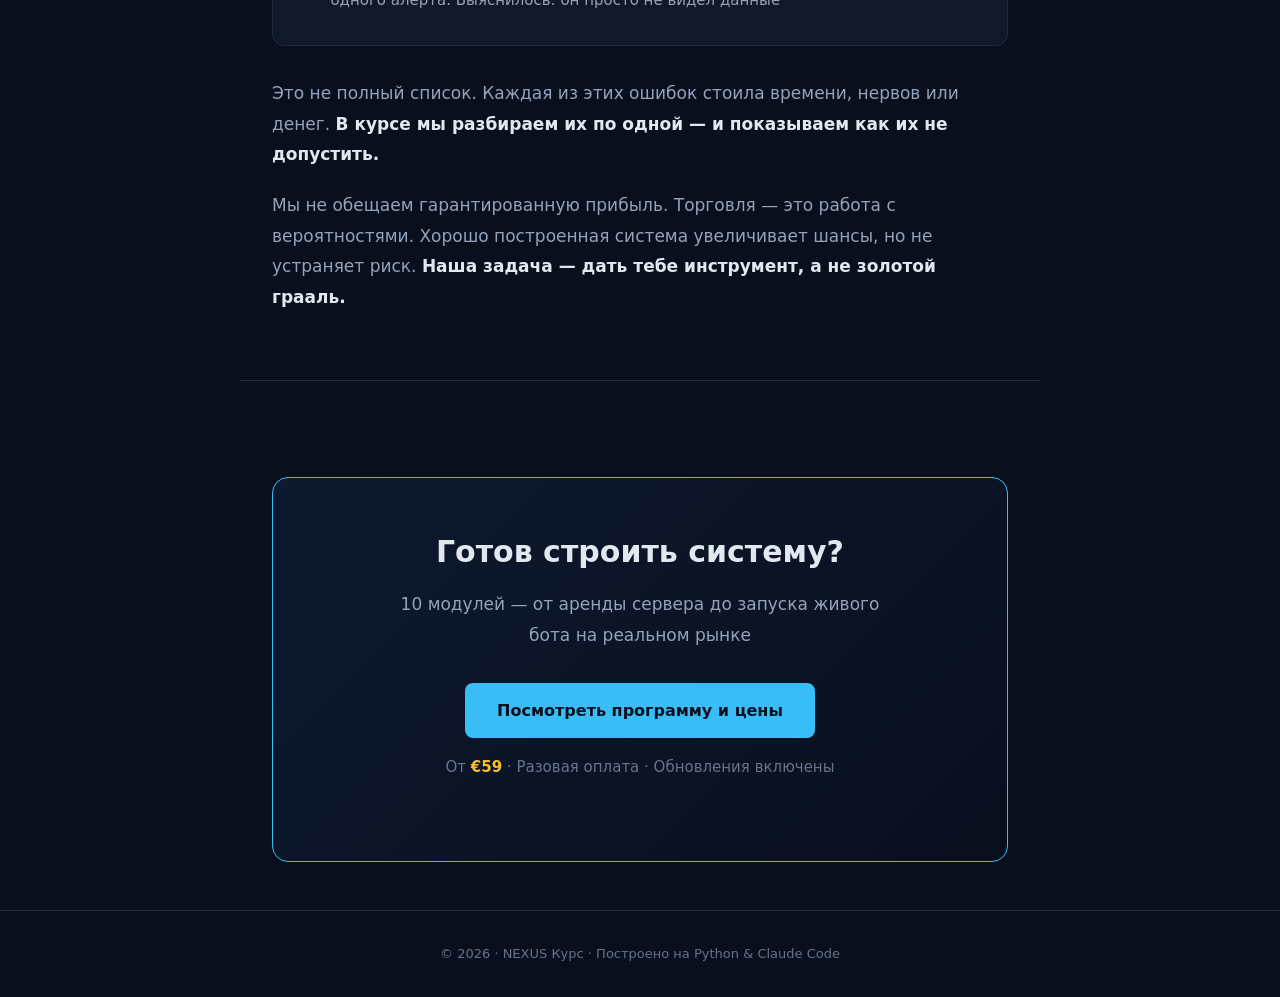
==== commit 316bd5b0: "intro: 15 real errors, more fog, ends with 'not full list'" ====
--- a/intro.html
+++ b/intro.html
@@ -309,11 +309,39 @@
         <span style="color:var(--red);font-size:16px;margin-top:3px;">✗</span>
         <span style="font-size:15px;color:#94a3b8;">Бот в бэктесте показывал WR 70%. На живом рынке — 41%. Причина нашлась только через месяц</span>
       </li>
+      <li style="display:flex;gap:12px;align-items:flex-start;">
+        <span style="color:var(--red);font-size:16px;margin-top:3px;">✗</span>
+        <span style="font-size:15px;color:#94a3b8;">Бот показывал прибыль +$6. Биржа показывала -$54 по той же паре. Расхождение обнаружили случайно — через несколько дней</span>
+      </li>
+      <li style="display:flex;gap:12px;align-items:flex-start;">
+        <span style="color:var(--red);font-size:16px;margin-top:3px;">✗</span>
+        <span style="font-size:15px;color:#94a3b8;">После «улучшения» кода один из ботов начал терять в 3 раза больше. Связь с изменениями нашлась не сразу</span>
+      </li>
+      <li style="display:flex;gap:12px;align-items:flex-start;">
+        <span style="color:var(--red);font-size:16px;margin-top:3px;">✗</span>
+        <span style="font-size:15px;color:#94a3b8;">Трейлинг-стоп сбрасывался в ноль при каждом перезапуске. Бот работал без защиты — и никак это не сообщал</span>
+      </li>
+      <li style="display:flex;gap:12px;align-items:flex-start;">
+        <span style="color:var(--red);font-size:16px;margin-top:3px;">✗</span>
+        <span style="font-size:15px;color:#94a3b8;">Стратегия выглядела идеально на 30-дневном тесте. На 80-дневном — та же логика уходила в убыток. Рынок поменялся, а бот не знал</span>
+      </li>
+      <li style="display:flex;gap:12px;align-items:flex-start;">
+        <span style="color:var(--red);font-size:16px;margin-top:3px;">✗</span>
+        <span style="font-size:15px;color:#94a3b8;">Монета после резкого движения вверх полностью блокировалась фильтром — волатильность читалась как нулевая. Бот видел её живой, но не торговал</span>
+      </li>
+      <li style="display:flex;gap:12px;align-items:flex-start;">
+        <span style="color:var(--red);font-size:16px;margin-top:3px;">✗</span>
+        <span style="font-size:15px;color:#94a3b8;">Защитный фильтр уходил в «тень» на основе неверных данных — пропускал реальные сигналы и торговал там где не должен был</span>
+      </li>
+      <li style="display:flex;gap:12px;align-items:flex-start;">
+        <span style="color:var(--red);font-size:16px;margin-top:3px;">✗</span>
+        <span style="font-size:15px;color:#94a3b8;">Бот сканировал рынок часами — и молчал. Не было ни одного сигнала, ни одного алерта. Выяснилось: он просто не видел данные</span>
+      </li>
     </ul>
   </div>
 
   <p>
-    Каждая из этих ошибок стоила времени, нервов или денег.
+    Это не полный список. Каждая из этих ошибок стоила времени, нервов или денег.
     <strong>В курсе мы разбираем их по одной — и показываем как их не допустить.</strong>
   </p>
 
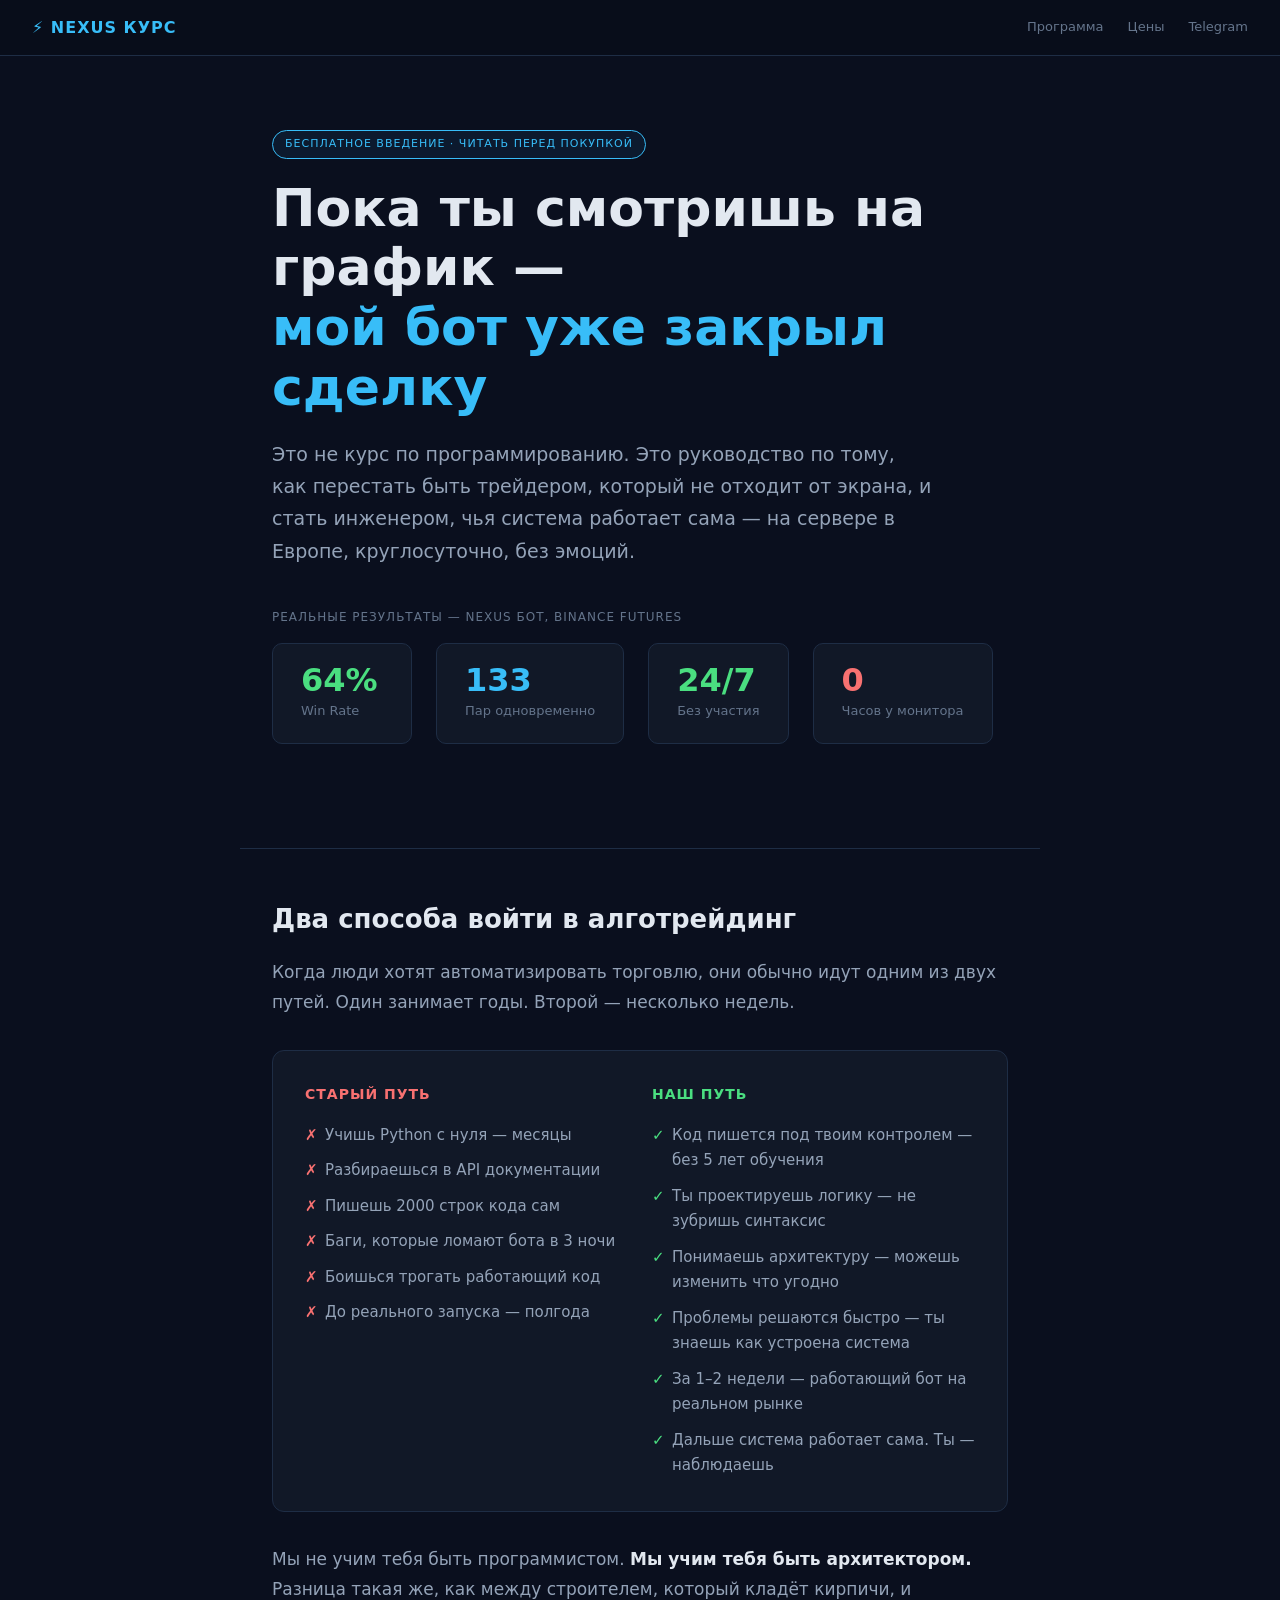
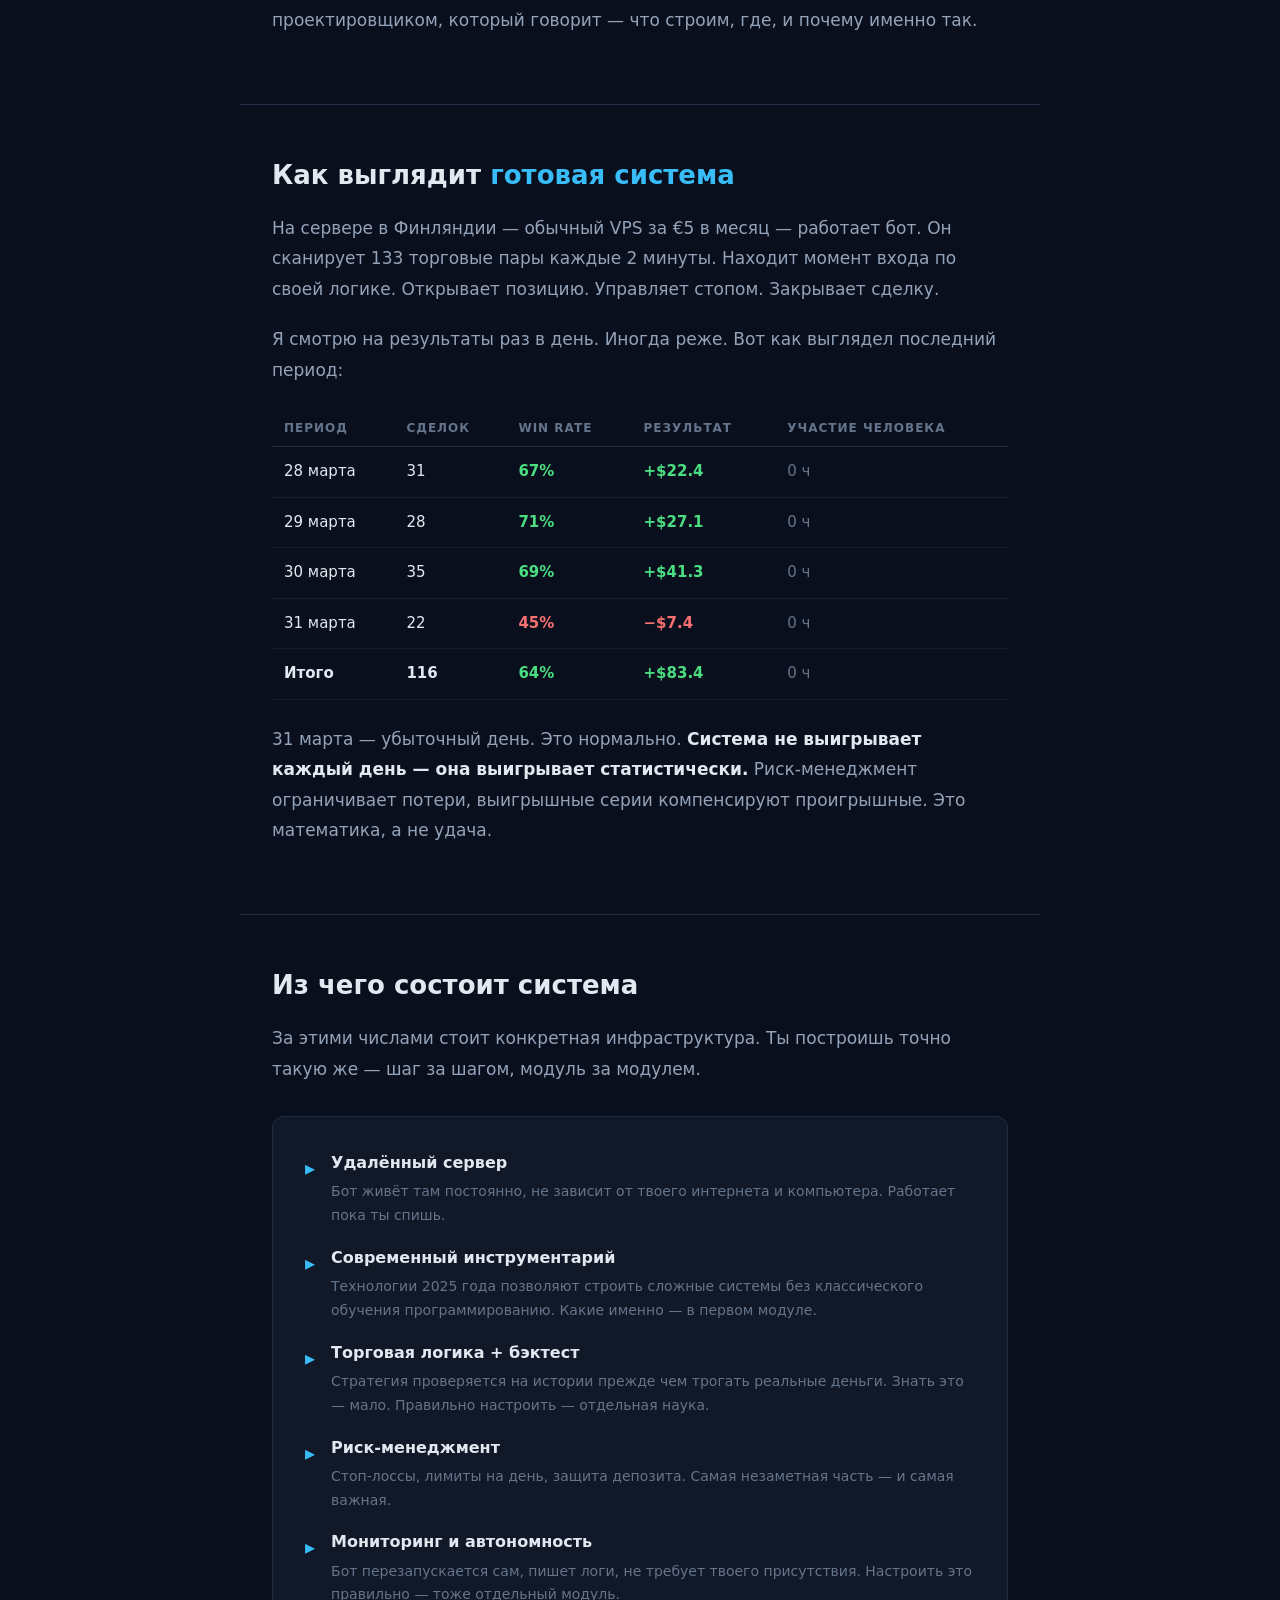
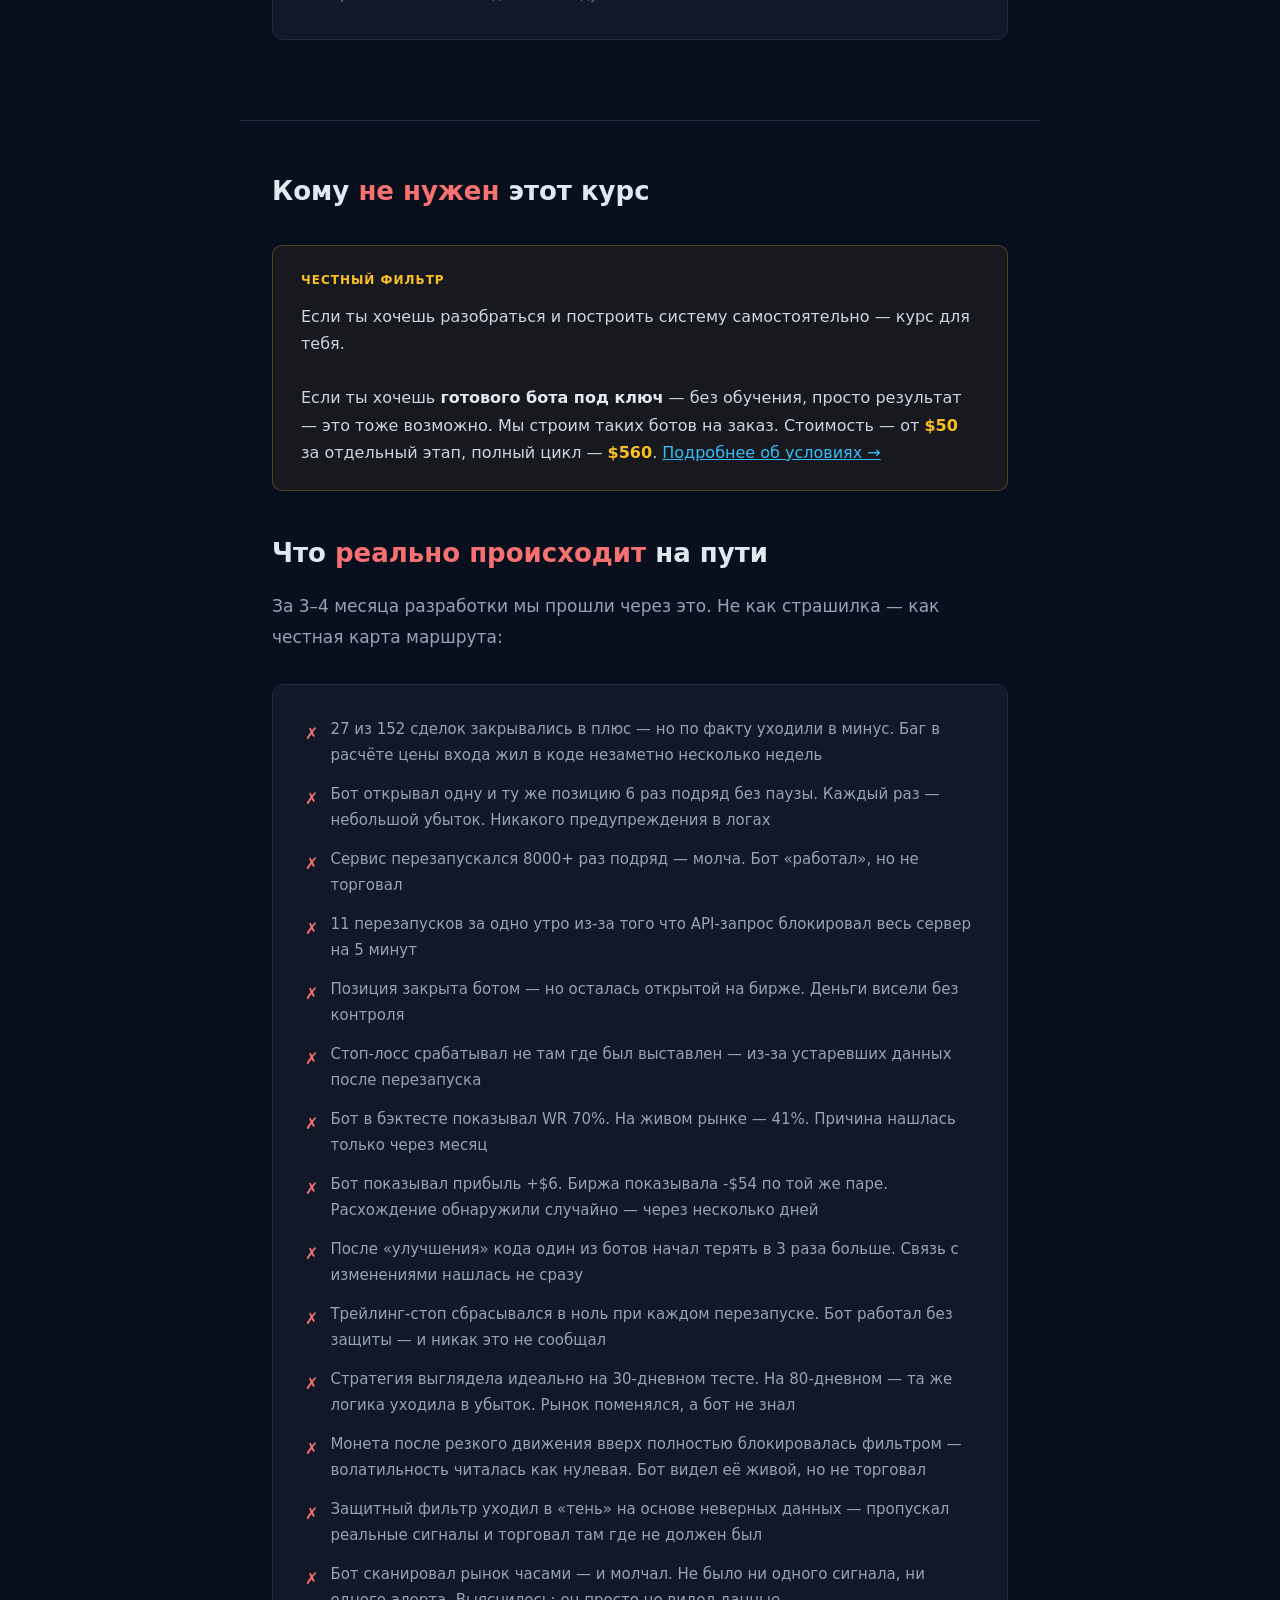
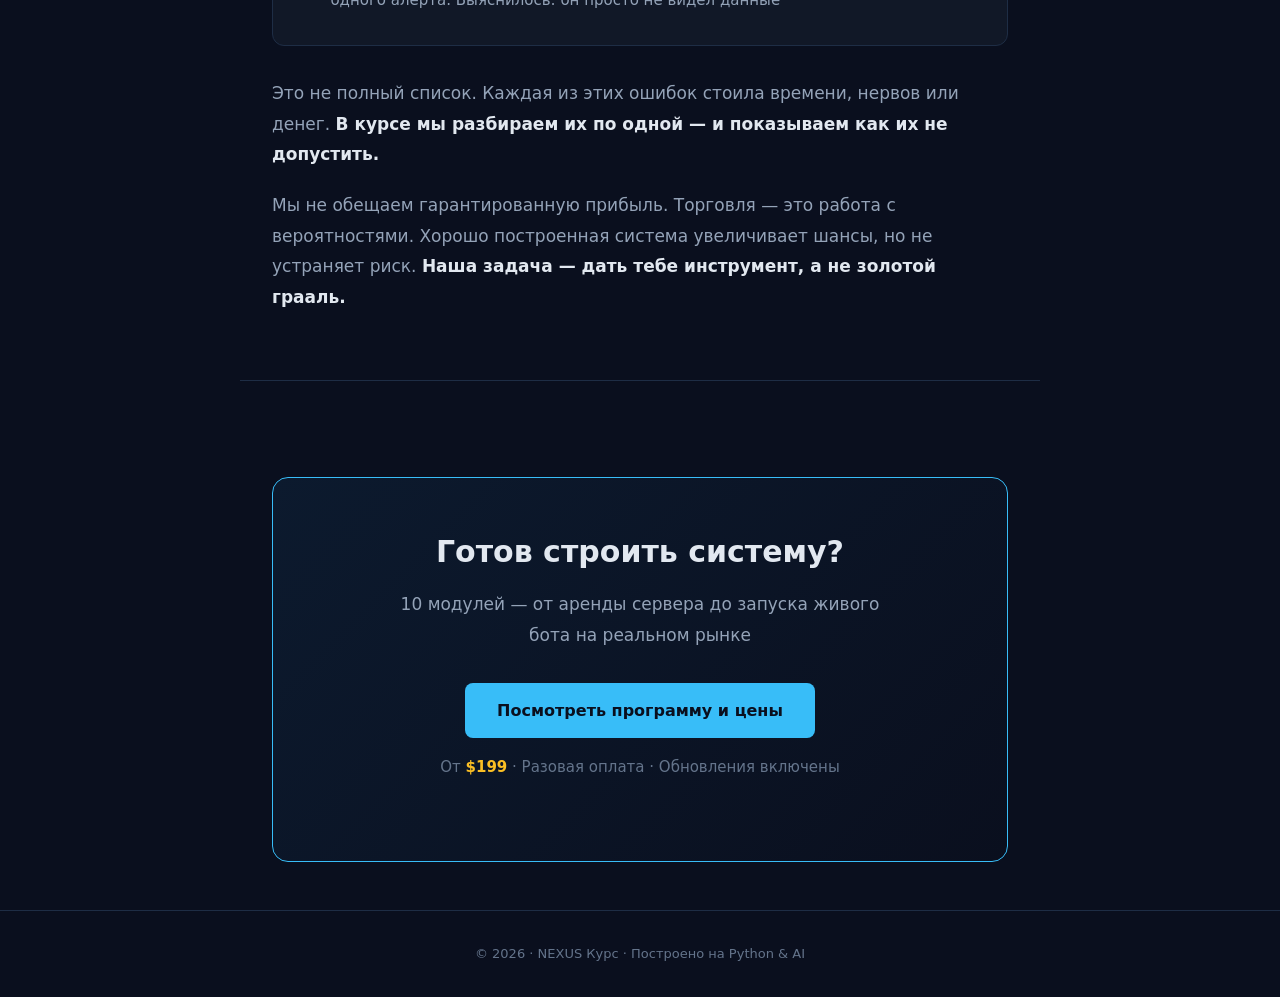
==== commit 74e77acd: "Remove Claude Code mentions from public pages, fix prices, mark lessons as paid" ====
--- a/intro.html
+++ b/intro.html
@@ -59,8 +59,8 @@
 
 <nav class="nav">
   <a href="index.html" class="nav-logo">⚡ NEXUS КУРС</a>
-  <a href="https://157.180.45.96:464/#modules" class="nav-link">Программа</a>
-  <a href="https://157.180.45.96:464/#pricing" class="nav-link">Цены</a>
+  <a href="/" class="nav-link">Программа</a>
+  <a href="/pricing.html" class="nav-link">Цены</a>
   <a href="https://t.me/Alright_thanks" class="nav-link">Telegram</a>
 </nav>
 
@@ -360,13 +360,13 @@
     <h2>Готов строить систему?</h2>
     <p>10 модулей — от аренды сервера до запуска живого бота на реальном рынке</p>
     <div class="btn-group" style="justify-content:center;">
-      <a href="https://157.180.45.96:464/#pricing" class="btn btn-primary" style="font-size:16px;padding:14px 32px;">Посмотреть программу и цены</a>
-    </div>
-    <p class="price-hint">От <strong>€59</strong> · Разовая оплата · Обновления включены</p>
-  </div>
-</div>
-
-<footer>© 2026 · NEXUS Курс · Построено на Python & Claude Code</footer>
+      <a href="/pricing.html" class="btn btn-primary" style="font-size:16px;padding:14px 32px;">Посмотреть программу и цены</a>
+    </div>
+    <p class="price-hint">От <strong>$199</strong> · Разовая оплата · Обновления включены</p>
+  </div>
+</div>
+
+<footer>© 2026 · NEXUS Курс · Построено на Python & AI</footer>
 
 </body>
 </html>
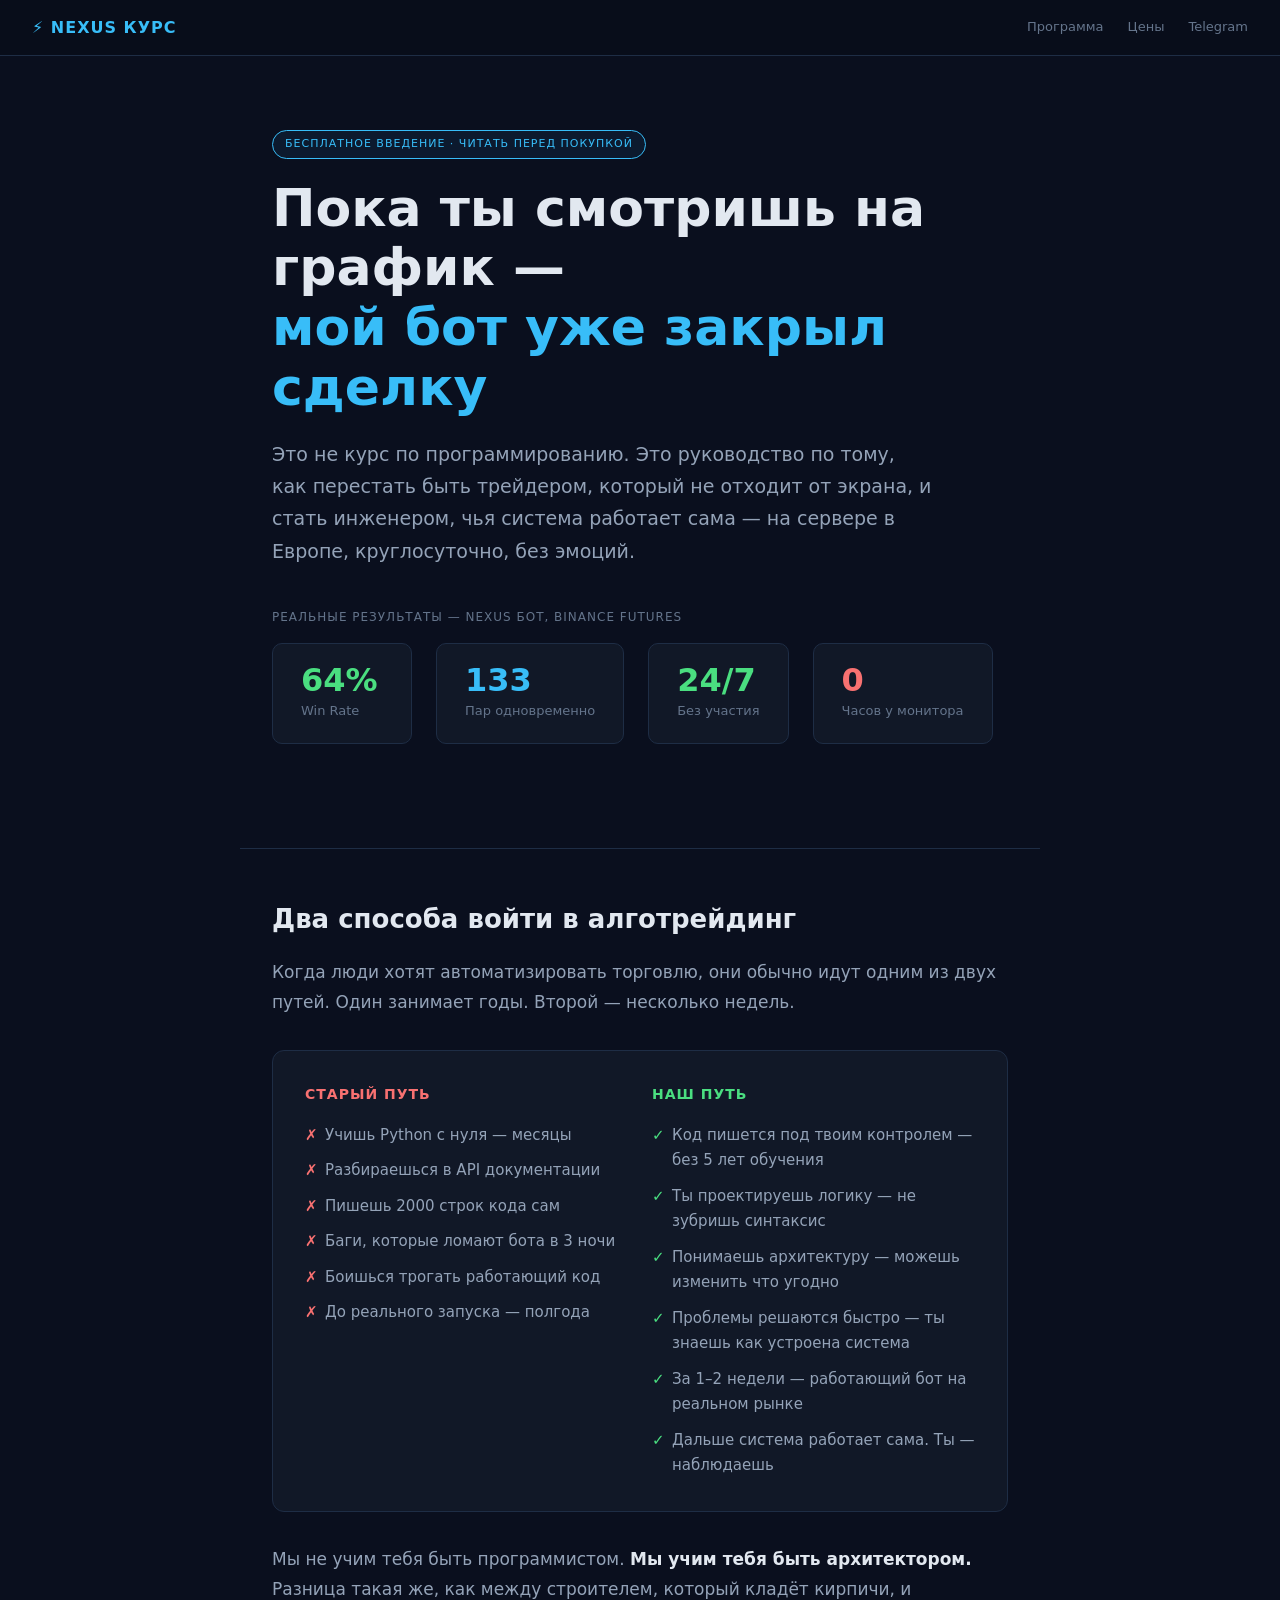
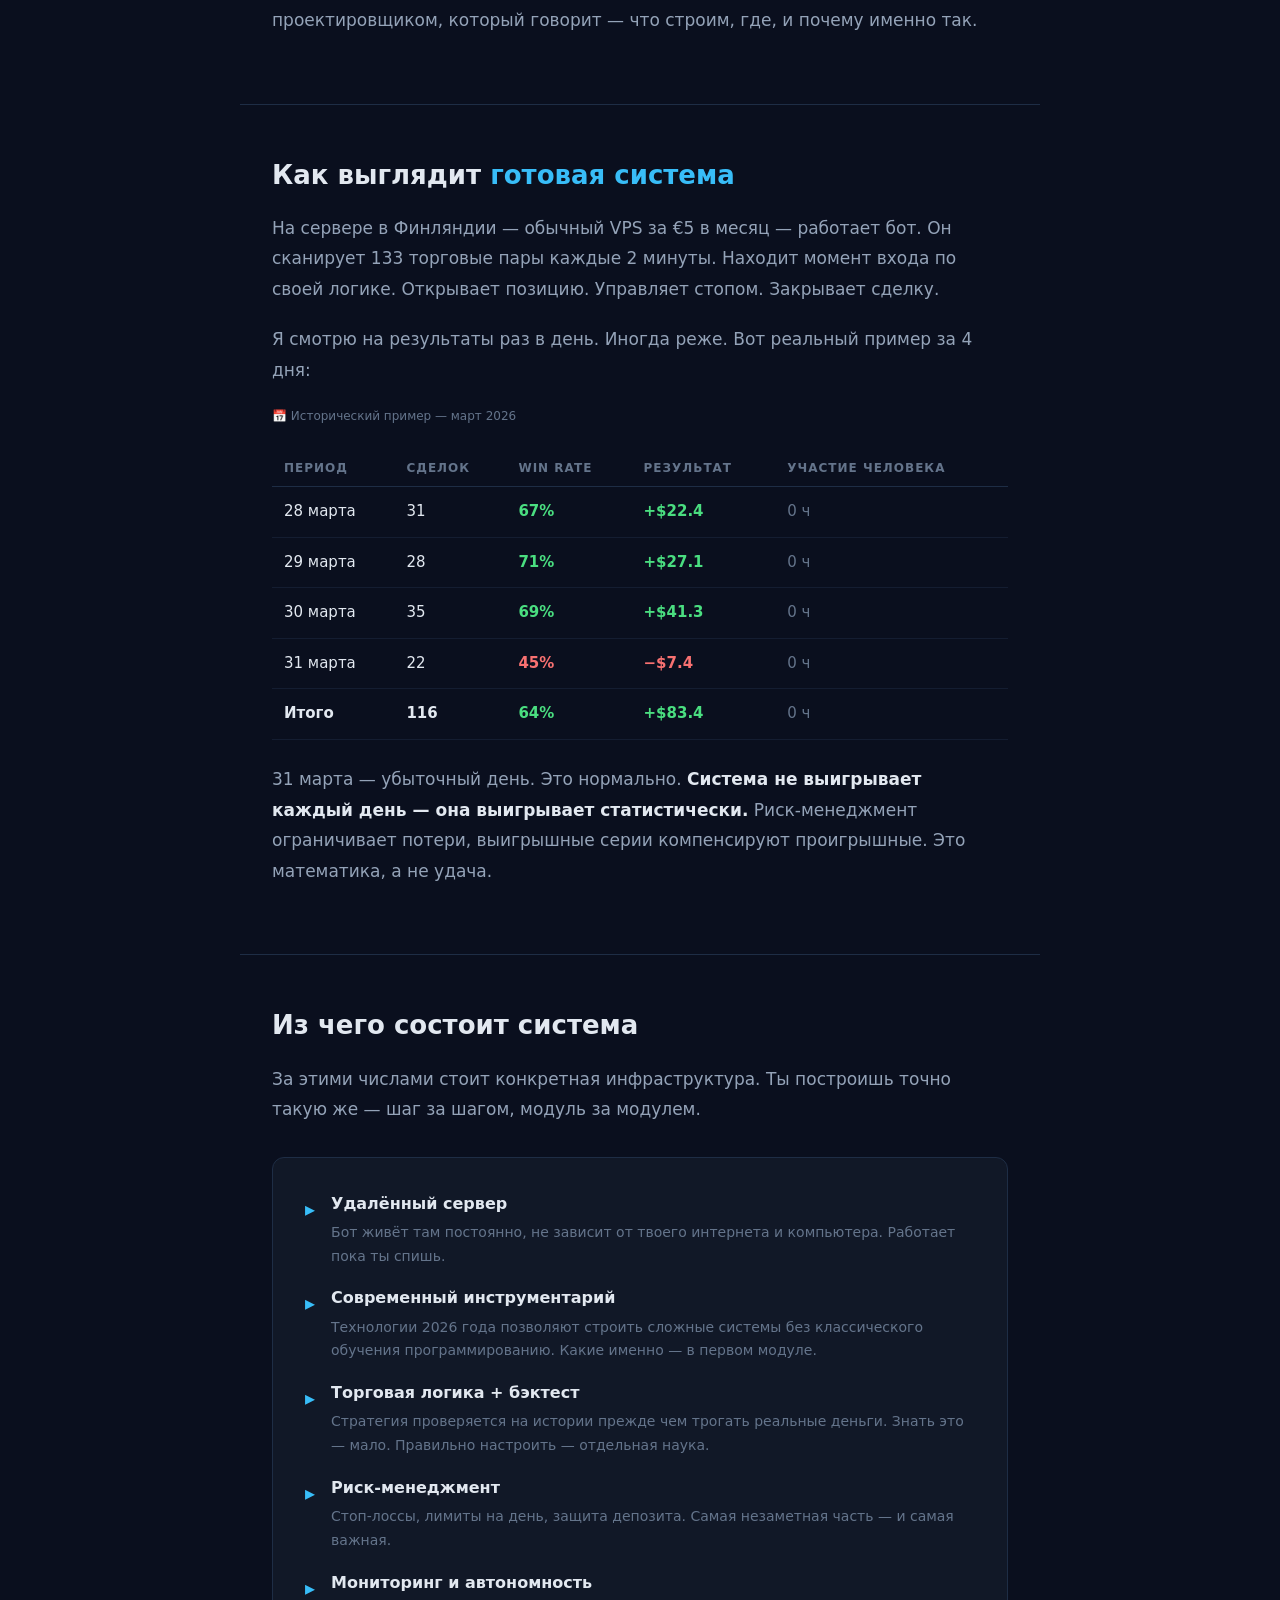
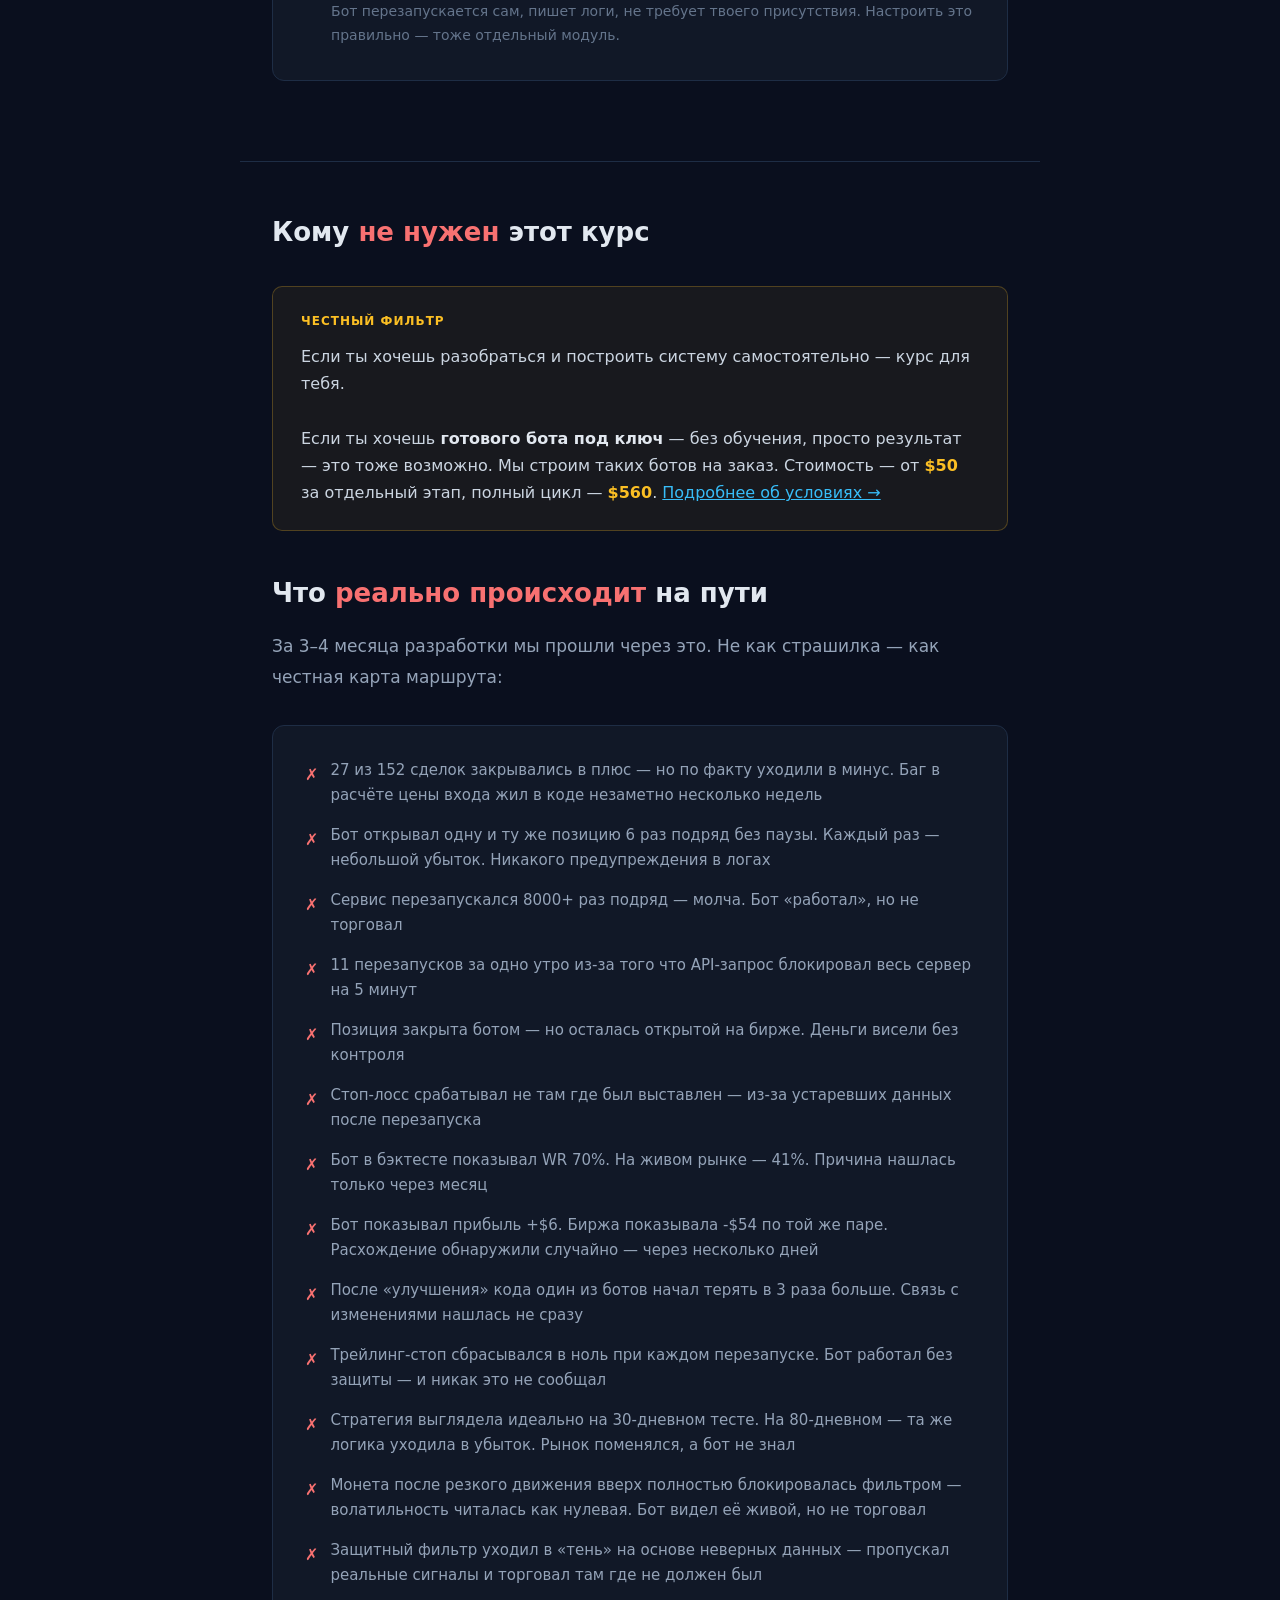
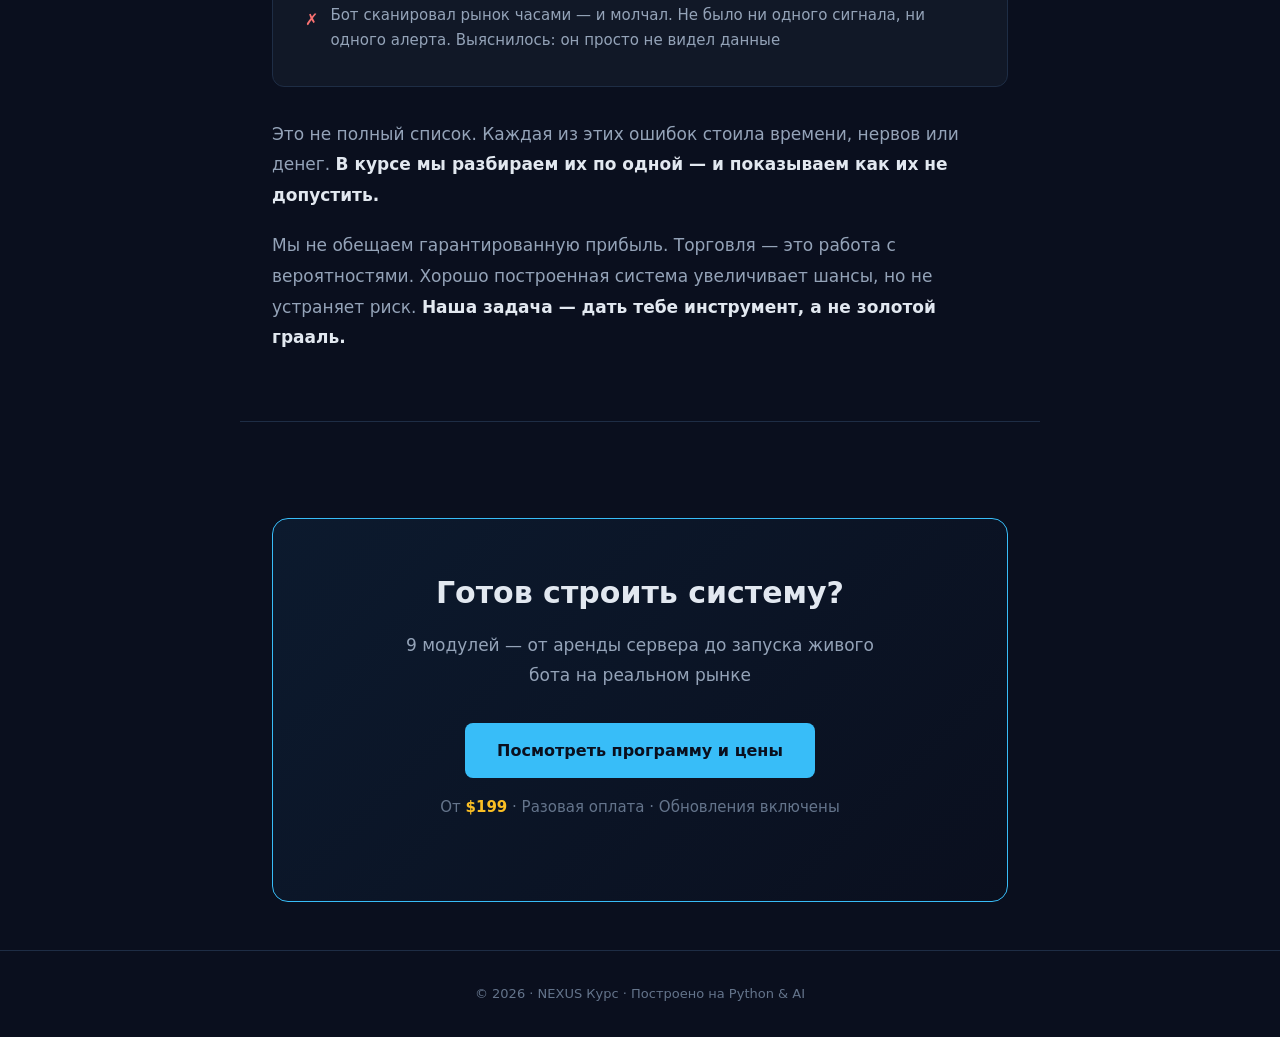
==== commit 1f3399da: "Fix: 2026, 21 lessons, 9 modules, historical stats label" ====
--- a/intro.html
+++ b/intro.html
@@ -150,8 +150,10 @@
     Открывает позицию. Управляет стопом. Закрывает сделку.
   </p>
   <p>
-    Я смотрю на результаты раз в день. Иногда реже. Вот как выглядел последний период:
-  </p>
+    Я смотрю на результаты раз в день. Иногда реже. Вот реальный пример за 4 дня:
+  </p>
+
+  <div style="font-size:12px;color:var(--muted);margin-bottom:8px;">📅 Исторический пример — март 2026</div>
 
   <table class="week-table">
     <thead>
@@ -232,7 +234,7 @@
         <span style="color:var(--accent);font-size:20px;margin-top:2px;">▸</span>
         <div>
           <strong style="color:var(--text);font-size:16px;">Современный инструментарий</strong>
-          <div style="font-size:14px;color:var(--muted);margin-top:4px;">Технологии 2025 года позволяют строить сложные системы без классического обучения программированию. Какие именно — в первом модуле.</div>
+          <div style="font-size:14px;color:var(--muted);margin-top:4px;">Технологии 2026 года позволяют строить сложные системы без классического обучения программированию. Какие именно — в первом модуле.</div>
         </div>
       </li>
       <li style="display:flex;gap:16px;align-items:flex-start;">
@@ -358,7 +360,7 @@
 <div class="body-section">
   <div class="cta-block">
     <h2>Готов строить систему?</h2>
-    <p>10 модулей — от аренды сервера до запуска живого бота на реальном рынке</p>
+    <p>9 модулей — от аренды сервера до запуска живого бота на реальном рынке</p>
     <div class="btn-group" style="justify-content:center;">
       <a href="/pricing.html" class="btn btn-primary" style="font-size:16px;padding:14px 32px;">Посмотреть программу и цены</a>
     </div>
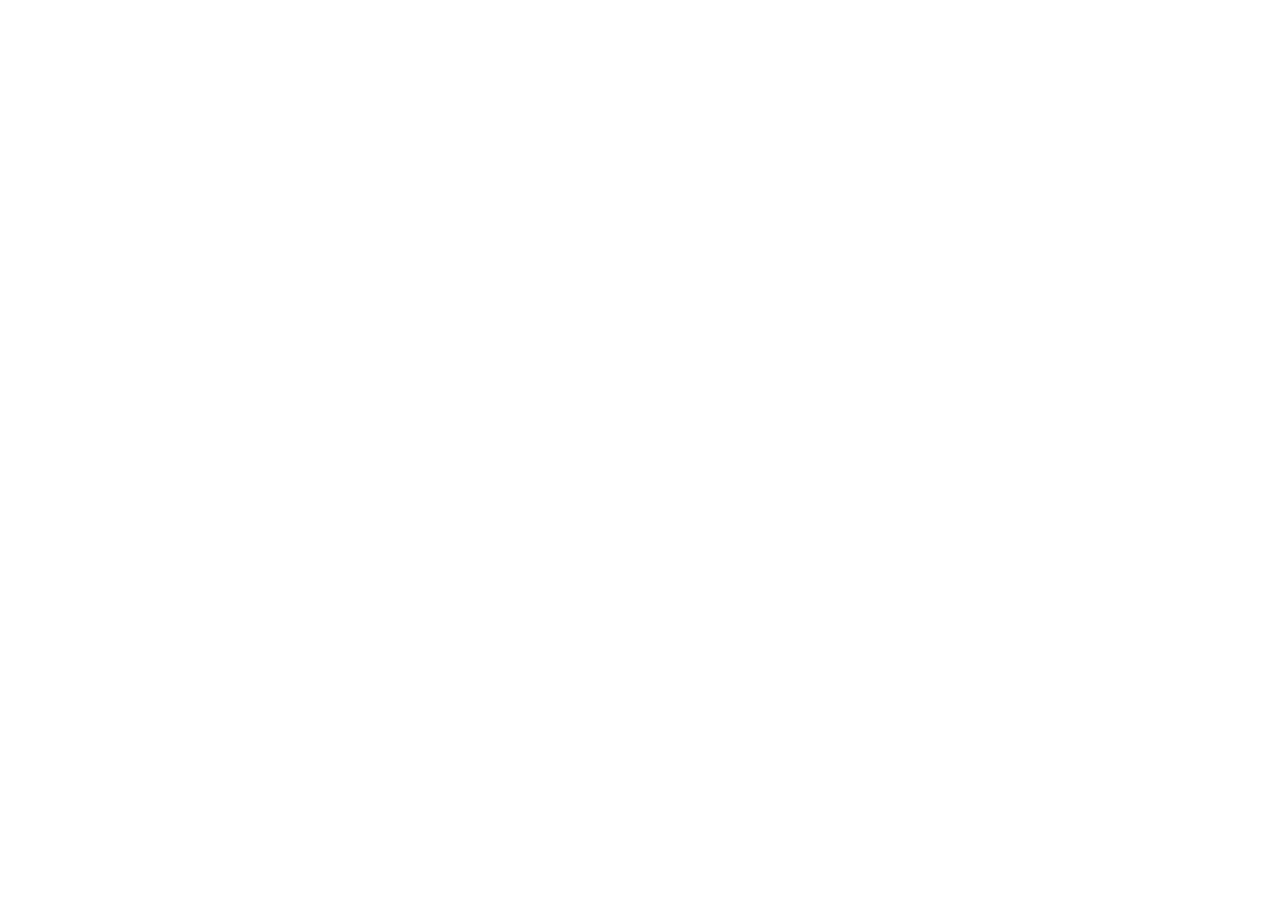
==== commit d244e557: "redirect: все страницы → nexus-bot.pro" ====
--- a/intro.html
+++ b/intro.html
@@ -1,374 +1,12 @@
 <!DOCTYPE html>
-<html lang="ru">
+<html>
 <head>
 <meta charset="UTF-8">
-<meta name="viewport" content="width=device-width, initial-scale=1.0">
-<title>Введение — Инженер автономных систем</title>
-<link rel="stylesheet" href="style.css">
-<style>
-.intro-hero { padding: 72px 32px 56px; max-width: 800px; margin: 0 auto; }
-.intro-hero h1 { font-size: clamp(30px, 5vw, 52px); font-weight: 700; line-height: 1.15; margin-bottom: 20px; }
-.intro-hero h1 span { color: var(--accent); }
-.intro-hero .lead { font-size: 19px; color: #94a3b8; line-height: 1.7; max-width: 660px; margin-bottom: 40px; }
-
-.stat-row { display: flex; gap: 24px; flex-wrap: wrap; margin-bottom: 48px; }
-.stat-box { background: var(--card); border: 1px solid var(--border); border-radius: 10px; padding: 20px 28px; min-width: 140px; }
-.stat-box .stat-val { font-size: 32px; font-weight: 700; color: var(--green); line-height: 1; margin-bottom: 4px; }
-.stat-box .stat-val.red { color: var(--red); }
-.stat-box .stat-val.blue { color: var(--accent); }
-.stat-box .stat-label { font-size: 13px; color: var(--muted); }
-
-.divider { max-width: 800px; margin: 0 auto 0; padding: 0 32px; border-top: 1px solid var(--border); }
-
-.body-section { max-width: 800px; margin: 0 auto; padding: 48px 32px; }
-.body-section h2 { font-size: 26px; font-weight: 700; margin-bottom: 16px; color: var(--text); }
-.body-section h2 span { color: var(--accent); }
-.body-section p { font-size: 17px; color: #94a3b8; line-height: 1.8; margin-bottom: 20px; }
-.body-section p strong { color: var(--text); }
-
-.contrast-block { background: var(--card); border: 1px solid var(--border); border-radius: 12px; padding: 32px; margin: 32px 0; }
-.contrast-grid { display: grid; grid-template-columns: 1fr 1fr; gap: 24px; }
-@media(max-width:600px){ .contrast-grid { grid-template-columns: 1fr; } }
-.contrast-col h3 { font-size: 14px; font-weight: 700; text-transform: uppercase; letter-spacing: 1px; margin-bottom: 16px; }
-.contrast-col.bad h3 { color: var(--red); }
-.contrast-col.good h3 { color: var(--green); }
-.contrast-col ul { list-style: none; display: flex; flex-direction: column; gap: 10px; }
-.contrast-col ul li { font-size: 15px; color: #94a3b8; padding-left: 20px; position: relative; }
-.contrast-col.bad ul li::before { content: '✗'; position: absolute; left: 0; color: var(--red); }
-.contrast-col.good ul li::before { content: '✓'; position: absolute; left: 0; color: var(--green); }
-
-.week-table { width: 100%; border-collapse: collapse; margin: 24px 0; }
-.week-table th { text-align: left; font-size: 12px; color: var(--muted); text-transform: uppercase; letter-spacing: 1px; padding: 8px 12px; border-bottom: 1px solid var(--border); }
-.week-table td { padding: 12px; font-size: 15px; border-bottom: 1px solid rgba(30,45,69,0.5); }
-.week-table .pos { color: var(--green); font-weight: 600; }
-.week-table .neg { color: var(--red); font-weight: 600; }
-.week-table .neutral { color: var(--muted); }
-
-.filter-box { background: rgba(251,191,36,0.06); border: 1px solid rgba(251,191,36,0.25); border-radius: 10px; padding: 24px 28px; margin: 32px 0; }
-.filter-box .filter-label { font-size: 12px; color: var(--yellow); font-weight: 700; text-transform: uppercase; letter-spacing: 1px; margin-bottom: 12px; }
-.filter-box p { font-size: 16px; color: #cbd5e1; margin: 0; line-height: 1.7; }
-
-.cta-block { background: linear-gradient(135deg, #0c1a2e 0%, #0a0f1e 100%); border: 1px solid var(--accent); border-radius: 16px; padding: 48px 40px; text-align: center; margin: 48px 0 0; }
-.cta-block h2 { font-size: 30px; font-weight: 700; margin-bottom: 12px; }
-.cta-block p { font-size: 17px; color: #94a3b8; margin-bottom: 32px; max-width: 500px; margin-left: auto; margin-right: auto; }
-.cta-block .price-hint { font-size: 15px; color: var(--muted); margin-top: 16px; }
-.cta-block .price-hint strong { color: var(--yellow); }
-</style>
+<meta http-equiv="refresh" content="0; url=https://nexus-bot.pro/intro">
+<link rel="canonical" href="https://nexus-bot.pro/intro">
+<title>Переход на nexus-bot.pro...</title>
 </head>
 <body>
-
-<nav class="nav">
-  <a href="index.html" class="nav-logo">⚡ NEXUS КУРС</a>
-  <a href="/" class="nav-link">Программа</a>
-  <a href="/pricing.html" class="nav-link">Цены</a>
-  <a href="https://t.me/Alright_thanks" class="nav-link">Telegram</a>
-</nav>
-
-<!-- HERO -->
-<div class="intro-hero">
-  <div class="hero-badge">Бесплатное введение · Читать перед покупкой</div>
-  <h1>Пока ты смотришь на график —<br><span>мой бот уже закрыл сделку</span></h1>
-  <p class="lead">
-    Это не курс по программированию. Это руководство по тому, как перестать быть трейдером,
-    который не отходит от экрана, и стать инженером, чья система работает сама —
-    на сервере в Европе, круглосуточно, без эмоций.
-  </p>
-
-  <!-- РЕАЛЬНАЯ СТАТИСТИКА NEXUS -->
-  <div style="font-size:12px;color:var(--muted);text-transform:uppercase;letter-spacing:1px;margin-bottom:16px;">
-    Реальные результаты — NEXUS бот, Binance Futures
-  </div>
-  <div class="stat-row">
-    <div class="stat-box">
-      <div class="stat-val">64%</div>
-      <div class="stat-label">Win Rate</div>
-    </div>
-    <div class="stat-box">
-      <div class="stat-val blue">133</div>
-      <div class="stat-label">Пар одновременно</div>
-    </div>
-    <div class="stat-box">
-      <div class="stat-val">24/7</div>
-      <div class="stat-label">Без участия</div>
-    </div>
-    <div class="stat-box">
-      <div class="stat-val red">0</div>
-      <div class="stat-label">Часов у монитора</div>
-    </div>
-  </div>
-</div>
-
-<div class="divider"></div>
-
-<!-- БЛОК 1: ДВА ПУТИ -->
-<div class="body-section">
-  <h2>Два способа войти в алготрейдинг</h2>
-  <p>Когда люди хотят автоматизировать торговлю, они обычно идут одним из двух путей. Один занимает годы. Второй — несколько недель.</p>
-
-  <div class="contrast-block">
-    <div class="contrast-grid">
-      <div class="contrast-col bad">
-        <h3>Старый путь</h3>
-        <ul>
-          <li>Учишь Python с нуля — месяцы</li>
-          <li>Разбираешься в API документации</li>
-          <li>Пишешь 2000 строк кода сам</li>
-          <li>Баги, которые ломают бота в 3 ночи</li>
-          <li>Боишься трогать работающий код</li>
-          <li>До реального запуска — полгода</li>
-        </ul>
-      </div>
-      <div class="contrast-col good">
-        <h3>Наш путь</h3>
-        <ul>
-          <li>Код пишется под твоим контролем — без 5 лет обучения</li>
-          <li>Ты проектируешь логику — не зубришь синтаксис</li>
-          <li>Понимаешь архитектуру — можешь изменить что угодно</li>
-          <li>Проблемы решаются быстро — ты знаешь как устроена система</li>
-          <li>За 1–2 недели — работающий бот на реальном рынке</li>
-          <li>Дальше система работает сама. Ты — наблюдаешь</li>
-        </ul>
-      </div>
-    </div>
-  </div>
-
-  <p>
-    Мы не учим тебя быть программистом. <strong>Мы учим тебя быть архитектором.</strong>
-    Разница такая же, как между строителем, который кладёт кирпичи, и проектировщиком,
-    который говорит — что строим, где, и почему именно так.
-  </p>
-</div>
-
-<div class="divider"></div>
-
-<!-- БЛОК 2: КАК ВЫГЛЯДИТ СИСТЕМА -->
-<div class="body-section">
-  <h2>Как выглядит <span>готовая система</span></h2>
-  <p>
-    На сервере в Финляндии — обычный VPS за €5 в месяц — работает бот.
-    Он сканирует 133 торговые пары каждые 2 минуты. Находит момент входа по своей логике.
-    Открывает позицию. Управляет стопом. Закрывает сделку.
-  </p>
-  <p>
-    Я смотрю на результаты раз в день. Иногда реже. Вот реальный пример за 4 дня:
-  </p>
-
-  <div style="font-size:12px;color:var(--muted);margin-bottom:8px;">📅 Исторический пример — март 2026</div>
-
-  <table class="week-table">
-    <thead>
-      <tr>
-        <th>Период</th>
-        <th>Сделок</th>
-        <th>Win Rate</th>
-        <th>Результат</th>
-        <th>Участие человека</th>
-      </tr>
-    </thead>
-    <tbody>
-      <tr>
-        <td>28 марта</td>
-        <td>31</td>
-        <td class="pos">67%</td>
-        <td class="pos">+$22.4</td>
-        <td class="neutral">0 ч</td>
-      </tr>
-      <tr>
-        <td>29 марта</td>
-        <td>28</td>
-        <td class="pos">71%</td>
-        <td class="pos">+$27.1</td>
-        <td class="neutral">0 ч</td>
-      </tr>
-      <tr>
-        <td>30 марта</td>
-        <td>35</td>
-        <td class="pos">69%</td>
-        <td class="pos">+$41.3</td>
-        <td class="neutral">0 ч</td>
-      </tr>
-      <tr>
-        <td>31 марта</td>
-        <td>22</td>
-        <td class="neg">45%</td>
-        <td class="neg">−$7.4</td>
-        <td class="neutral">0 ч</td>
-      </tr>
-      <tr>
-        <td style="color:var(--text);font-weight:600;">Итого</td>
-        <td style="font-weight:600;">116</td>
-        <td class="pos" style="font-weight:600;">64%</td>
-        <td class="pos" style="font-weight:600;">+$83.4</td>
-        <td class="neutral">0 ч</td>
-      </tr>
-    </tbody>
-  </table>
-
-  <p>
-    31 марта — убыточный день. Это нормально. <strong>Система не выигрывает каждый день —
-    она выигрывает статистически.</strong> Риск-менеджмент ограничивает потери,
-    выигрышные серии компенсируют проигрышные. Это математика, а не удача.
-  </p>
-</div>
-
-<div class="divider"></div>
-
-<!-- БЛОК 3: ЧТО ВНУТРИ СИСТЕМЫ -->
-<div class="body-section">
-  <h2>Из чего состоит система</h2>
-  <p>
-    За этими числами стоит конкретная инфраструктура. Ты построишь точно такую же —
-    шаг за шагом, модуль за модулем.
-  </p>
-
-  <div class="contrast-block">
-    <ul style="list-style:none;display:flex;flex-direction:column;gap:16px;">
-      <li style="display:flex;gap:16px;align-items:flex-start;">
-        <span style="color:var(--accent);font-size:20px;margin-top:2px;">▸</span>
-        <div>
-          <strong style="color:var(--text);font-size:16px;">Удалённый сервер</strong>
-          <div style="font-size:14px;color:var(--muted);margin-top:4px;">Бот живёт там постоянно, не зависит от твоего интернета и компьютера. Работает пока ты спишь.</div>
-        </div>
-      </li>
-      <li style="display:flex;gap:16px;align-items:flex-start;">
-        <span style="color:var(--accent);font-size:20px;margin-top:2px;">▸</span>
-        <div>
-          <strong style="color:var(--text);font-size:16px;">Современный инструментарий</strong>
-          <div style="font-size:14px;color:var(--muted);margin-top:4px;">Технологии 2026 года позволяют строить сложные системы без классического обучения программированию. Какие именно — в первом модуле.</div>
-        </div>
-      </li>
-      <li style="display:flex;gap:16px;align-items:flex-start;">
-        <span style="color:var(--accent);font-size:20px;margin-top:2px;">▸</span>
-        <div>
-          <strong style="color:var(--text);font-size:16px;">Торговая логика + бэктест</strong>
-          <div style="font-size:14px;color:var(--muted);margin-top:4px;">Стратегия проверяется на истории прежде чем трогать реальные деньги. Знать это — мало. Правильно настроить — отдельная наука.</div>
-        </div>
-      </li>
-      <li style="display:flex;gap:16px;align-items:flex-start;">
-        <span style="color:var(--accent);font-size:20px;margin-top:2px;">▸</span>
-        <div>
-          <strong style="color:var(--text);font-size:16px;">Риск-менеджмент</strong>
-          <div style="font-size:14px;color:var(--muted);margin-top:4px;">Стоп-лоссы, лимиты на день, защита депозита. Самая незаметная часть — и самая важная.</div>
-        </div>
-      </li>
-      <li style="display:flex;gap:16px;align-items:flex-start;">
-        <span style="color:var(--accent);font-size:20px;margin-top:2px;">▸</span>
-        <div>
-          <strong style="color:var(--text);font-size:16px;">Мониторинг и автономность</strong>
-          <div style="font-size:14px;color:var(--muted);margin-top:4px;">Бот перезапускается сам, пишет логи, не требует твоего присутствия. Настроить это правильно — тоже отдельный модуль.</div>
-        </div>
-      </li>
-    </ul>
-  </div>
-</div>
-
-<div class="divider"></div>
-
-<!-- БЛОК 4: ДЛЯ КОГО НЕ ПОДХОДИТ -->
-<div class="body-section">
-  <h2>Кому <span style="color:var(--red);">не нужен</span> этот курс</h2>
-
-  <div class="filter-box">
-    <div class="filter-label">Честный фильтр</div>
-    <p>
-      Если ты хочешь разобраться и построить систему самостоятельно — курс для тебя.<br><br>
-      Если ты хочешь <strong style="color:var(--text);">готового бота под ключ</strong> — без обучения, просто результат —
-      это тоже возможно. Мы строим таких ботов на заказ. Стоимость — от <strong style="color:var(--yellow);">$50</strong> за отдельный этап, полный цикл — <strong style="color:var(--yellow);">$560</strong>.
-      <a href="order.html" style="color:var(--accent);">Подробнее об условиях →</a>
-    </p>
-  </div>
-
-  <h2 style="margin-top:40px;">Что <span style="color:var(--red);">реально происходит</span> на пути</h2>
-  <p>За 3–4 месяца разработки мы прошли через это. Не как страшилка — как честная карта маршрута:</p>
-
-  <div class="contrast-block">
-    <ul style="list-style:none;display:flex;flex-direction:column;gap:14px;">
-      <li style="display:flex;gap:12px;align-items:flex-start;">
-        <span style="color:var(--red);font-size:16px;margin-top:3px;">✗</span>
-        <span style="font-size:15px;color:#94a3b8;">27 из 152 сделок закрывались в плюс — но по факту уходили в минус. Баг в расчёте цены входа жил в коде незаметно несколько недель</span>
-      </li>
-      <li style="display:flex;gap:12px;align-items:flex-start;">
-        <span style="color:var(--red);font-size:16px;margin-top:3px;">✗</span>
-        <span style="font-size:15px;color:#94a3b8;">Бот открывал одну и ту же позицию 6 раз подряд без паузы. Каждый раз — небольшой убыток. Никакого предупреждения в логах</span>
-      </li>
-      <li style="display:flex;gap:12px;align-items:flex-start;">
-        <span style="color:var(--red);font-size:16px;margin-top:3px;">✗</span>
-        <span style="font-size:15px;color:#94a3b8;">Сервис перезапускался 8000+ раз подряд — молча. Бот «работал», но не торговал</span>
-      </li>
-      <li style="display:flex;gap:12px;align-items:flex-start;">
-        <span style="color:var(--red);font-size:16px;margin-top:3px;">✗</span>
-        <span style="font-size:15px;color:#94a3b8;">11 перезапусков за одно утро из-за того что API-запрос блокировал весь сервер на 5 минут</span>
-      </li>
-      <li style="display:flex;gap:12px;align-items:flex-start;">
-        <span style="color:var(--red);font-size:16px;margin-top:3px;">✗</span>
-        <span style="font-size:15px;color:#94a3b8;">Позиция закрыта ботом — но осталась открытой на бирже. Деньги висели без контроля</span>
-      </li>
-      <li style="display:flex;gap:12px;align-items:flex-start;">
-        <span style="color:var(--red);font-size:16px;margin-top:3px;">✗</span>
-        <span style="font-size:15px;color:#94a3b8;">Стоп-лосс срабатывал не там где был выставлен — из-за устаревших данных после перезапуска</span>
-      </li>
-      <li style="display:flex;gap:12px;align-items:flex-start;">
-        <span style="color:var(--red);font-size:16px;margin-top:3px;">✗</span>
-        <span style="font-size:15px;color:#94a3b8;">Бот в бэктесте показывал WR 70%. На живом рынке — 41%. Причина нашлась только через месяц</span>
-      </li>
-      <li style="display:flex;gap:12px;align-items:flex-start;">
-        <span style="color:var(--red);font-size:16px;margin-top:3px;">✗</span>
-        <span style="font-size:15px;color:#94a3b8;">Бот показывал прибыль +$6. Биржа показывала -$54 по той же паре. Расхождение обнаружили случайно — через несколько дней</span>
-      </li>
-      <li style="display:flex;gap:12px;align-items:flex-start;">
-        <span style="color:var(--red);font-size:16px;margin-top:3px;">✗</span>
-        <span style="font-size:15px;color:#94a3b8;">После «улучшения» кода один из ботов начал терять в 3 раза больше. Связь с изменениями нашлась не сразу</span>
-      </li>
-      <li style="display:flex;gap:12px;align-items:flex-start;">
-        <span style="color:var(--red);font-size:16px;margin-top:3px;">✗</span>
-        <span style="font-size:15px;color:#94a3b8;">Трейлинг-стоп сбрасывался в ноль при каждом перезапуске. Бот работал без защиты — и никак это не сообщал</span>
-      </li>
-      <li style="display:flex;gap:12px;align-items:flex-start;">
-        <span style="color:var(--red);font-size:16px;margin-top:3px;">✗</span>
-        <span style="font-size:15px;color:#94a3b8;">Стратегия выглядела идеально на 30-дневном тесте. На 80-дневном — та же логика уходила в убыток. Рынок поменялся, а бот не знал</span>
-      </li>
-      <li style="display:flex;gap:12px;align-items:flex-start;">
-        <span style="color:var(--red);font-size:16px;margin-top:3px;">✗</span>
-        <span style="font-size:15px;color:#94a3b8;">Монета после резкого движения вверх полностью блокировалась фильтром — волатильность читалась как нулевая. Бот видел её живой, но не торговал</span>
-      </li>
-      <li style="display:flex;gap:12px;align-items:flex-start;">
-        <span style="color:var(--red);font-size:16px;margin-top:3px;">✗</span>
-        <span style="font-size:15px;color:#94a3b8;">Защитный фильтр уходил в «тень» на основе неверных данных — пропускал реальные сигналы и торговал там где не должен был</span>
-      </li>
-      <li style="display:flex;gap:12px;align-items:flex-start;">
-        <span style="color:var(--red);font-size:16px;margin-top:3px;">✗</span>
-        <span style="font-size:15px;color:#94a3b8;">Бот сканировал рынок часами — и молчал. Не было ни одного сигнала, ни одного алерта. Выяснилось: он просто не видел данные</span>
-      </li>
-    </ul>
-  </div>
-
-  <p>
-    Это не полный список. Каждая из этих ошибок стоила времени, нервов или денег.
-    <strong>В курсе мы разбираем их по одной — и показываем как их не допустить.</strong>
-  </p>
-
-  <p>
-    Мы не обещаем гарантированную прибыль. Торговля — это работа с вероятностями.
-    Хорошо построенная система увеличивает шансы, но не устраняет риск.
-    <strong>Наша задача — дать тебе инструмент, а не золотой грааль.</strong>
-  </p>
-</div>
-
-<div class="divider"></div>
-
-<!-- CTA -->
-<div class="body-section">
-  <div class="cta-block">
-    <h2>Готов строить систему?</h2>
-    <p>9 модулей — от аренды сервера до запуска живого бота на реальном рынке</p>
-    <div class="btn-group" style="justify-content:center;">
-      <a href="/pricing.html" class="btn btn-primary" style="font-size:16px;padding:14px 32px;">Посмотреть программу и цены</a>
-    </div>
-    <p class="price-hint">От <strong>$199</strong> · Разовая оплата · Обновления включены</p>
-  </div>
-</div>
-
-<footer>© 2026 · NEXUS Курс · Построено на Python & AI</footer>
-
+<script>window.location.href = "https://nexus-bot.pro/intro"</script>
 </body>
 </html>
